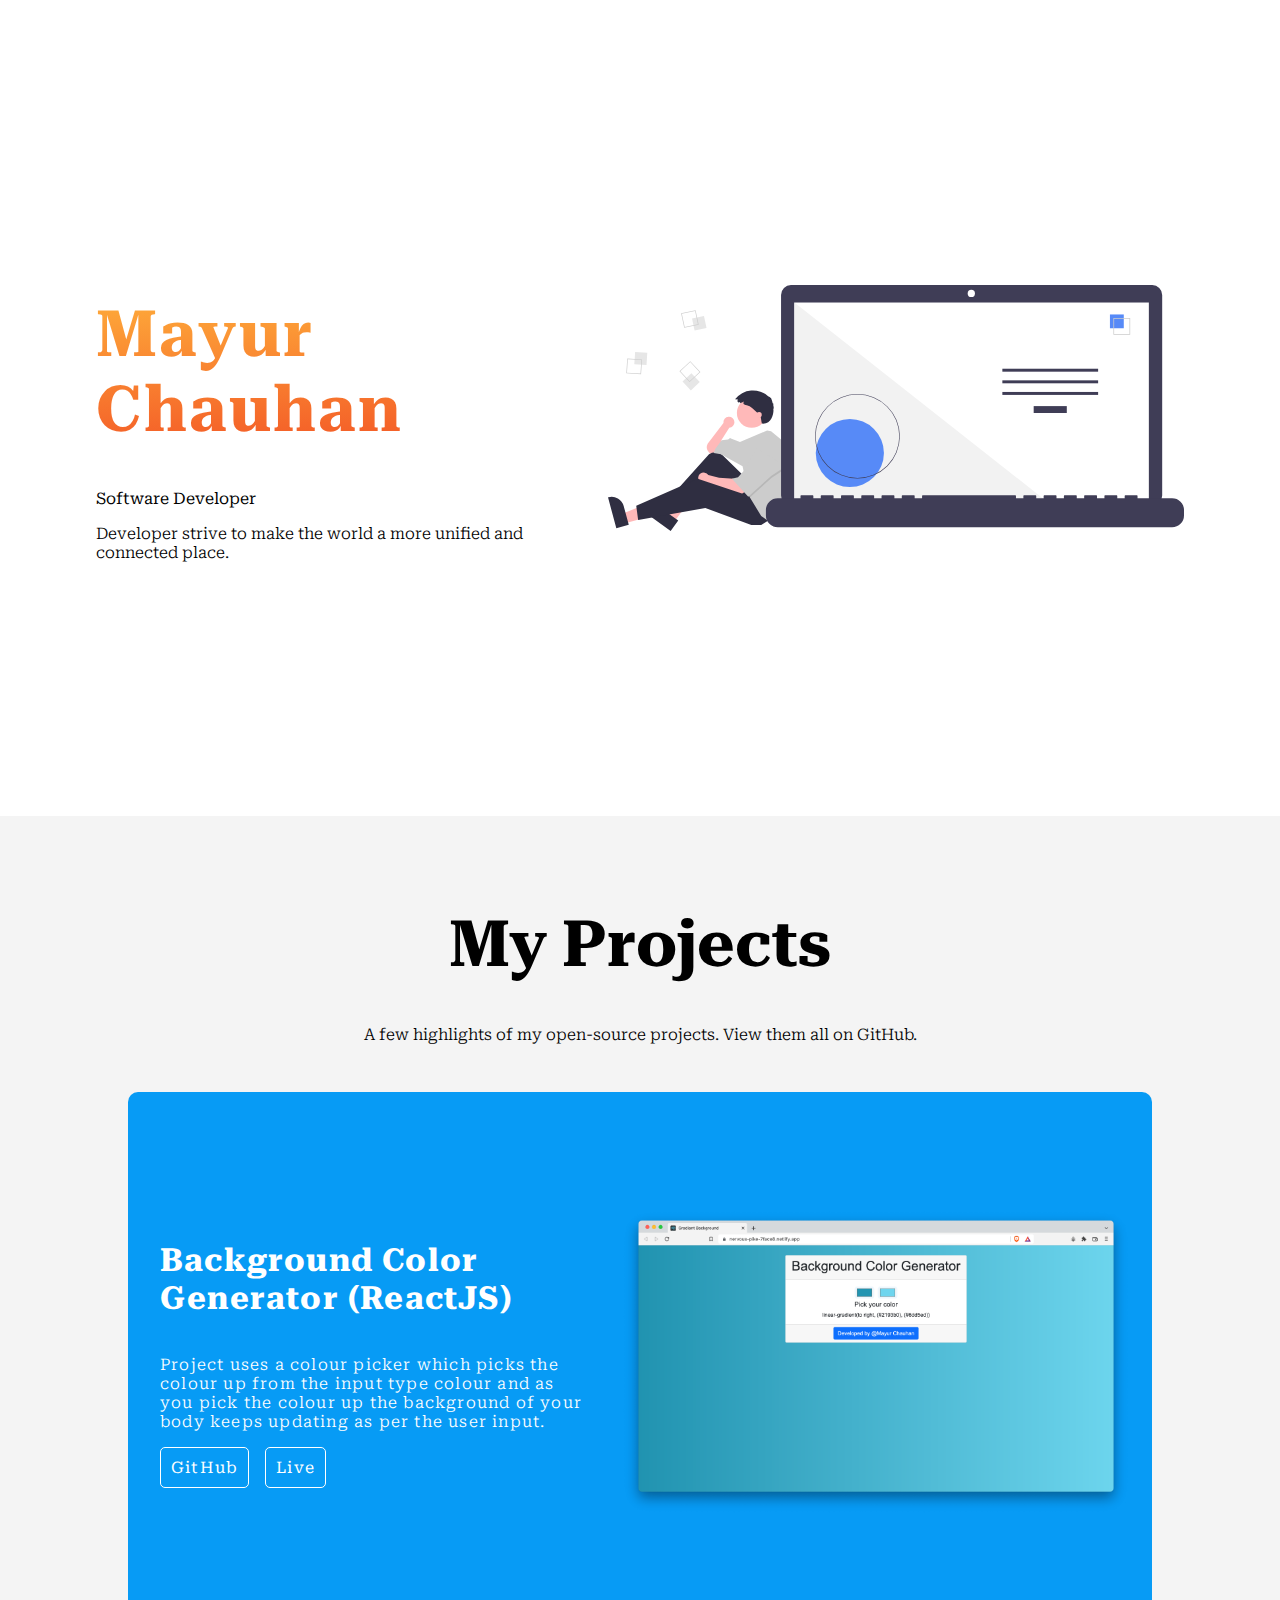
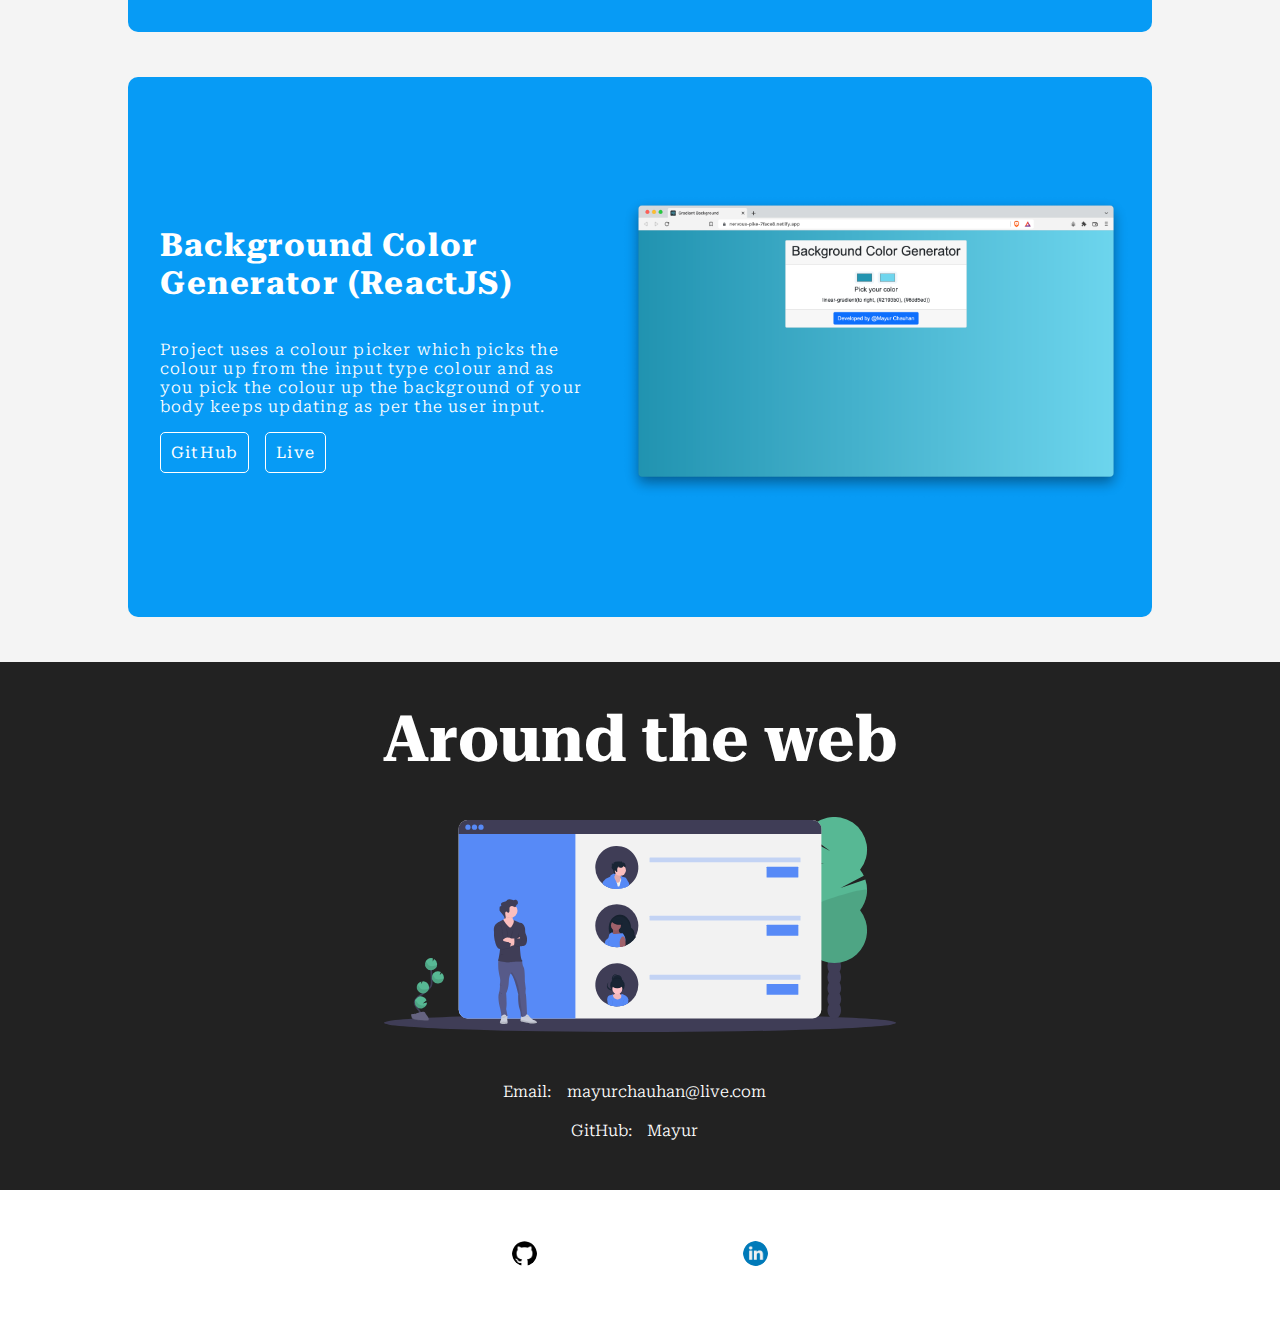
==== index.html @ aa481775 "bug fiexd in link container" ====
<html lang="en">
  <head>
    <meta charset="UTF-8" />
    <meta http-equiv="X-UA-Compatible" content="IE=edge" />
    <meta name="viewport" content="width=device-width, initial-scale=1.0" />
    <link
      href="https://cdn.jsdelivr.net/npm/bootstrap@5.1.3/dist/css/bootstrap.min.css"
      rel="stylesheet"
      integrity="sha384-1BmE4kWBq78iYhFldvKuhfTAU6auU8tT94WrHftjDbrCEXSU1oBoqyl2QvZ6jIW3"
      crossorigin="anonymous"
    />
    <link rel="preconnect" href="https://fonts.googleapis.com" />
    <link rel="preconnect" href="https://fonts.gstatic.com" crossorigin />
    <link
      href="https://fonts.googleapis.com/css2?family=Roboto+Serif&display=swap"
      rel="stylesheet"
    />
    <link rel="icon" href="./Image/Potfolio_image.png" />
    <link
      rel="stylesheet"
      href="https://cdnjs.cloudflare.com/ajax/libs/animate.css/4.1.1/animate.min.css"
    />
    <link rel="stylesheet" href="index.css" />
    <title>Portfolio</title>
  </head>
  <body>
    <!-- Header Container -->
    <div class="container-fliud main-container center-align">
      <div class="main-text">
        <h1 class="display-1 wipe-ani">Mayur Chauhan</h1>
        <figcaption class="blockquote-footer">Software Developer</figcaption>
        <p class="lead">
          Developer strive to make the world a more unified and connected place.
        </p>
      </div>
      <div>
        <img class="header-img" src="./Image/image1.svg" alt="Image" />
      </div>
    </div>
    <!-- Project Container -->
    <div class="container-fliud middle-container center-align">
      <div class="project-header">
        <h1 class="display-1">My Projects</h1>
        <p class="lead">
          A few highlights of my open-source projects. View them all on GitHub.
        </p>
      </div>
      <!-- 1st Project -->
      <div class="project-container pulse">
        <div class="project-details">
          <h1 class="projects-header">Background Color Generator (ReactJS)</h1>
          <p class="lead">
            Project uses a colour picker which picks the colour up from the
            input type colour and as you pick the colour up the background of
            your body keeps updating as per the user input.
          </p>

          <div class="project-btn-container">
            <div class="project-btn">
              <a
                href="https://github.com/mayurchauhan91/Background-Generator-React.git"
                target="_blank"
                >GitHub</a
              >
            </div>
            <div class="project-btn">
              <a href="https://nervous-pike-7face8.netlify.app/" target="_blank"
                >Live</a
              >
            </div>
          </div>
        </div>
        <div>
          <img
            class="project-img"
            src="Image/Project1.png"
            alt="Project Image"
          />
        </div>
      </div>
      <!-- 2nd Project -->
      <div class="project-container pulse">
        <div class="project-details">
          <h1 class="projects-header">Background Color Generator (ReactJS)</h1>
          <p class="lead">
            Project uses a colour picker which picks the colour up from the
            input type colour and as you pick the colour up the background of
            your body keeps updating as per the user input.
          </p>

          <div class="project-btn-container">
            <div class="project-btn">
              <a
                href="https://github.com/mayurchauhan91/Background-Generator-React.git"
                target="_blank"
                >GitHub</a
              >
            </div>
            <div class="project-btn">
              <a href="https://nervous-pike-7face8.netlify.app/" target="_blank"
                >Live</a
              >
            </div>
          </div>
        </div>
        <div>
          <img
            class="project-img"
            src="Image/Project1.png"
            alt="Project Image"
          />
        </div>
      </div>
    </div>
    <!-- Contact Me Container -->
    <div class="container-fliud contact-me-containter center-align">
      <div>
        <h1 class="display-1 contact-detail">Around the web</h1>
      </div>
      <div>
        <img
          class="contact-img"
          src="Image/contact.svg"
          alt="Contact Me Image"
        />
      </div>
      <!-- Contact Details -->
      <div class="link-container">
        <p class="lead link-information">
          Email:
          <a
            class="link-style"
            href="mailto:mayurchauhan@live.com"
            target="_blank"
          >
            <span class="link-details">mayurchauhan@live.com</span>
          </a>
        </p>
        <p class="lead link-information">
          GitHub:
          <a
            class="link-style"
            href="https://github.com/mayurchauhan91"
            target="_blank"
          >
            <span class="link-details">Mayur</span>
          </a>
        </p>
      </div>
    </div>
    <div class="footer">
      <a href="https://github.com/mayurchauhan91" target="_blank">
        <img class="footer-img" src="Image/github-logo.png" />
      </a>
      <a
        href="https://www.linkedin.com/in/mayur-chauhan-9b9470194/"
        target="_blank"
      >
        <img class="footer-img" src="Image/linkedin.png" />
      </a>
    </div>
  </body>
</html>
---- index.css ----
body {
  margin: 0;
  text-align: center;
  font-family: "Roboto Serif", sans-serif;
}

figcaption p {
  font-family: Verdana, Geneva, Tahoma, sans-serif;
}
p {
  margin-bottom: 0px;
}
.container-fliud {
  padding: 0;
  max-width: auto;
}
.center-align {
  display: flex;
  align-items: center;
  justify-content: center;
}
.wipe-ani {
  letter-spacing: 2px;
  font-weight: 200;
  color: #f35626;
  background-image: -webkit-linear-gradient(92deg, #f35626, #feab3a);
  -webkit-background-clip: text;
  -webkit-text-fill-color: transparent;
  -webkit-animation: hue 10s infinite linear;
}
@-webkit-keyframes hue {
  from {
    -webkit-filter: hue-rotate(0deg);
  }
  to {
    -webkit-filter: hue-rotate(-360deg);
  }
}

.main-container {
  height: 80vh;
  min-height: fit-content;
  padding: 3rem 0;
}

.main-text {
  width: 30vw;
  text-align: left;
}
.display-1,
.project-header {
  font-weight: bold;
  font-size: 5rem;
}
.blockquote-footer {
  font-size: 1rem;
}
.lead {
  font-size: 1.25rem;
  font-weight: 300;
}
.header-img {
  width: 40vw;
}
.middle-container {
  background-color: #e0dfdf57;
  min-height: fit-content;
  flex-direction: column;
}
.project-header {
  padding: 48px 16px;
}
.project-container {
  display: flex;
  padding: 1rem 0;
  background-color: #079bf5;
  border: 0px solid #53575f2f;
  border-radius: 10px;
  margin-bottom: 5vh;
  color: white;
}
.project-details {
  width: 40vw;
  display: flex;
  flex-direction: column;
  text-align: left;
  padding: 2rem;
  letter-spacing: 1.2px;
  justify-content: center;
}
.project-btn-container {
  display: flex;
}
.project-btn {
  color: white;
  margin: 1rem 1rem 1rem 0rem;
  padding: 10px;
  border-radius: 5px;
  border: 1px solid white;
}
.project-btn a {
  text-decoration: none;
  color: white;
}
.project-btn:hover {
  background-color: rgba(255, 255, 255, 0.322);
  cursor: pointer;
}
.project-img {
  width: 30vw;
  margin: 20px 20px 20px 0px;
  border: 1 solid white;
}
.contact-me-containter {
  display: flex;
  flex-direction: column;
  background-color: rgb(34, 34, 34);
  color: white;
  padding: 0 0;
}
.contact-detail {
  margin: 40px 0;
}
.contact-img {
  width: 40vw;
}
.link-container {
  display: flex;
  flex-direction: column;
  text-align: center;
  margin: 40px 0;
}
.link-information {
  margin: 10px;
}
.link-style {
  text-decoration: none;
  color: white;
  padding: 0.5rem 0.7rem;
}
.link-style:hover {
  border: 2px dashed white;
  color: #578af7;
  background-color: rgb(37, 37, 37);
}
.footer {
  height: 12vh;
  width: 20vw;
  display: flex;
  align-items: center;
  justify-content: space-between;
  margin: 10px auto;
  max-width: auto;
}
.footer-img {
  width: 25px;
  height: 25px;
  border-radius: 50%;
  cursor: pointer;
  animation: pulse 2s infinite;
}
@-webkit-keyframes footer-img {
  0% {
    -webkit-box-shadow: 0 0 0 0 #578af76b;
  }
  70% {
    -webkit-box-shadow: 0 0 0 20px rgba(204, 169, 44, 0);
  }
  100% {
    -webkit-box-shadow: 0 0 0 0 rgba(204, 169, 44, 0);
  }
}
@keyframes footer-img {
  0% {
    -moz-box-shadow: 0 0 0 0 #578af76b;
    box-shadow: 0 0 0 0 #578af76b;
  }
  70% {
    -moz-box-shadow: 0 0 0 10px rgba(204, 169, 44, 0);
    box-shadow: 0 0 0 10px rgba(204, 169, 44, 0);
  }
  100% {
    -moz-box-shadow: 0 0 0 0 rgba(204, 169, 44, 0);
    box-shadow: 0 0 0 0 rgba(204, 169, 44, 0);
  }
}
.pulse {
  animation: pulse 2s infinite;
}
@-webkit-keyframes pulse {
  0% {
    -webkit-box-shadow: 0 0 0 0 #079bf5;
  }
  70% {
    -webkit-box-shadow: 0 0 0 20px rgba(204, 169, 44, 0);
  }
  100% {
    -webkit-box-shadow: 0 0 0 0 rgba(204, 169, 44, 0);
  }
}
@keyframes pulse {
  0% {
    -moz-box-shadow: 0 0 0 0 #079bf5;
    box-shadow: 0 0 0 0 #079bf5;
  }
  70% {
    -moz-box-shadow: 0 0 0 10px rgba(204, 169, 44, 0);
    box-shadow: 0 0 0 10px rgba(204, 169, 44, 0);
  }
  100% {
    -moz-box-shadow: 0 0 0 0 rgba(204, 169, 44, 0);
    box-shadow: 0 0 0 0 rgba(204, 169, 44, 0);
  }
}
@media only screen and (min-width: 800px) and (max-width: 959px) {
  body {
    width: auto;
  }
  .main-container {
    height: fit-content;
  }
  .main-text .project-header {
    width: 70vmin;
    text-align: center;
  }
  .display-1 {
    font-size: 3rem;
  }
  .blockquote-footer {
    font-size: 0.5rem;
  }
  .lead,
  .project-btn {
    font-size: 0.75rem;
  }
  .lead {
    margin: 0;
    line-height: 1.4rem;
  }
  .header-img {
    width: 50vw;
    padding: 1rem;
  }
  .project-container {
    flex-direction: column;
    align-items: center;
    margin: 0 5vh 5vh;
  }
  .project-details {
    width: 90vw;
    text-align: center;
    align-items: center;
    padding: 1rem;
  }
  .projects-header {
    font-size: 2rem;
  }
  .project-img,
  .contact-img {
    width: 60%;
  }
  .center-align {
    flex-wrap: wrap;
  }
  .link-information {
    margin: 10px;
  }
  .footer {
    width: 30vw;
  }
}
@media only screen and (min-width: 960px) and (max-width: 1439px) {
  body {
    width: auto;
    height: fit-content;
  }
  .center-align {
    flex-wrap: wrap;
  }
  .main-text {
    width: 40vw;
  }
  .display-1 {
    font-size: 4rem;
  }
  .lead {
    font-size: 1rem;
  }
  .header-img {
    width: 45vw;
  }
  .project-container {
    width: 80%;
  }
  .projects-header {
    font-size: 2rem;
  }
  .project-details {
    width: 50vw;
  }
  .project-img {
    width: 40vw;
    margin: 100px 20px 100px 0;
  }
  .link-information {
    margin: 10px;
  }
}
@media only screen and (min-width: 400px) and (max-width: 799px) {
  body {
    width: fit-content;
  }
  .main-container {
    height: fit-content;
  }
  .center-align {
    flex-wrap: wrap;
  }
  .main-text {
    width: 70vmin;
    text-align: center;
  }
  .display-1 {
    font-size: 2.5rem;
  }
  .blockquote-footer {
    font-size: 0.5rem;
  }
  .lead,
  .project-btn {
    font-size: 0.75rem;
  }
  .lead {
    margin: 0;
    line-height: 1.4rem;
  }
  .header-img {
    width: 80vw;
    padding: 1rem;
    padding-bottom: 0;
  }
  .project-container {
    flex-direction: column;
    align-items: center;
    margin: 0 5vh 5vh;
  }
  .project-details {
    width: 90vw;
    text-align: center;
    align-items: center;
    padding: 1rem;
  }
  .projects-header {
    font-size: 2rem;
  }
  .project-img,
  .contact-img {
    width: 60%;
  }
  .project-img {
    margin: 0;
  }
  .footer {
    width: 30vw;
  }
}
@media only screen and (max-width: 399px) {
  body {
    width: fit-content;
  }
  .main-container {
    height: fit-content;
  }
  .center-align {
    flex-wrap: wrap;
  }
  .main-text {
    width: 80%;
    text-align: center;
  }
  .display-1 {
    font-size: 2.5rem;
  }
  .blockquote-footer {
    font-size: 0.5rem;
  }
  .lead,
  .project-btn {
    font-size: 0.75rem;
  }
  .lead {
    margin: 0;
    line-height: 1.4rem;
  }
  .header-img {
    width: 80vw;
    padding: 1rem;
    padding-bottom: 0;
  }
  .project-container {
    flex-direction: column;
    align-items: center;
    margin: 0 5vh 5vh;
  }
  .project-details {
    width: 90vw;
    text-align: center;
    align-items: center;
    padding: 1rem;
  }
  .projects-header {
    font-size: 2rem;
  }
  .project-img,
  .contact-img {
    width: 60%;
  }
  .project-img {
    margin: 0;
  }
  .footer {
    width: 30vw;
    height: 10vh;
  }
}
@media only screen and (min-width: 1440px) {
  body {
    width: auto;
  }
  .main-text {
    width: 40vw;
  }
  .project-header {
    font-size: 4rem;
  }
  .header-img img {
    width: 50%;
  }
  .lead {
    font-size: 1.5rem;
  }
  .project-img {
    margin: 68px 20px 68px 0;
  }
  .contact-image {
    max-width: 1200px;
  }
  .contact-me-containter {
    height: fit-content;
  }
}
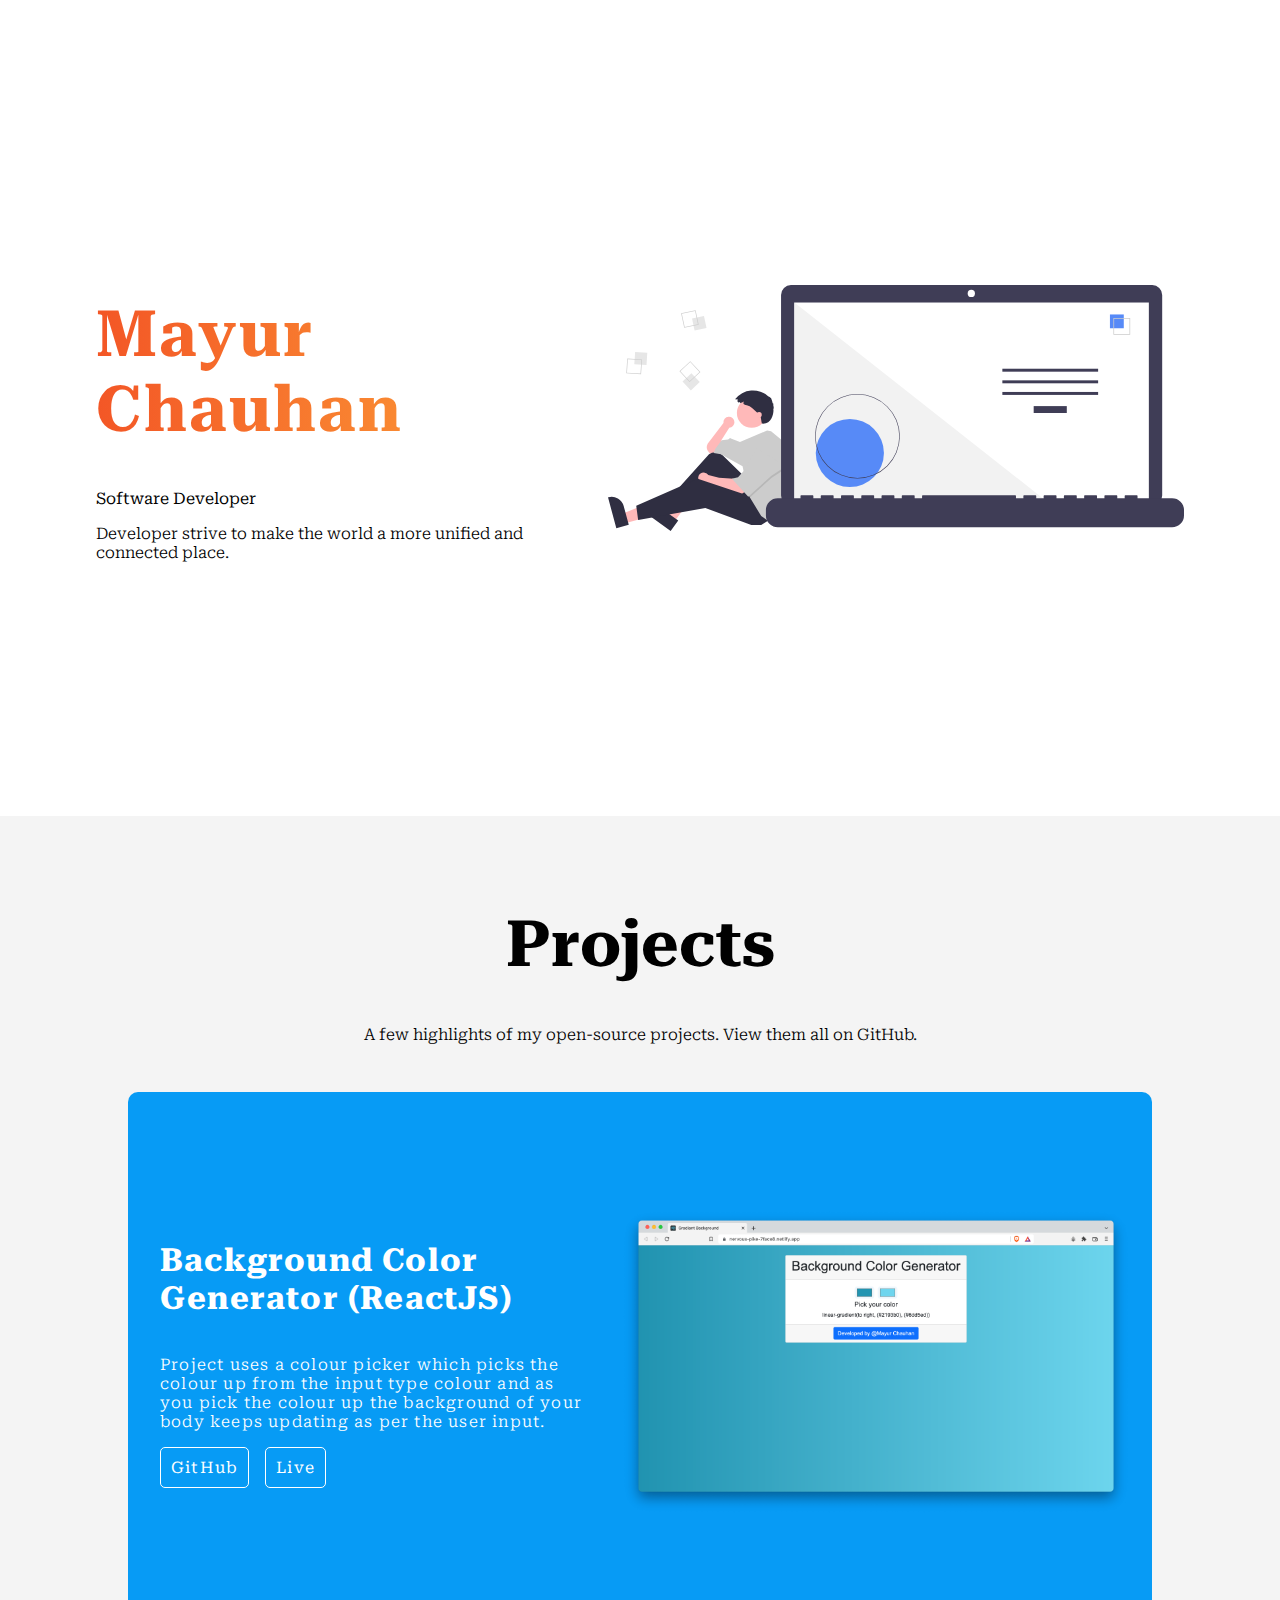
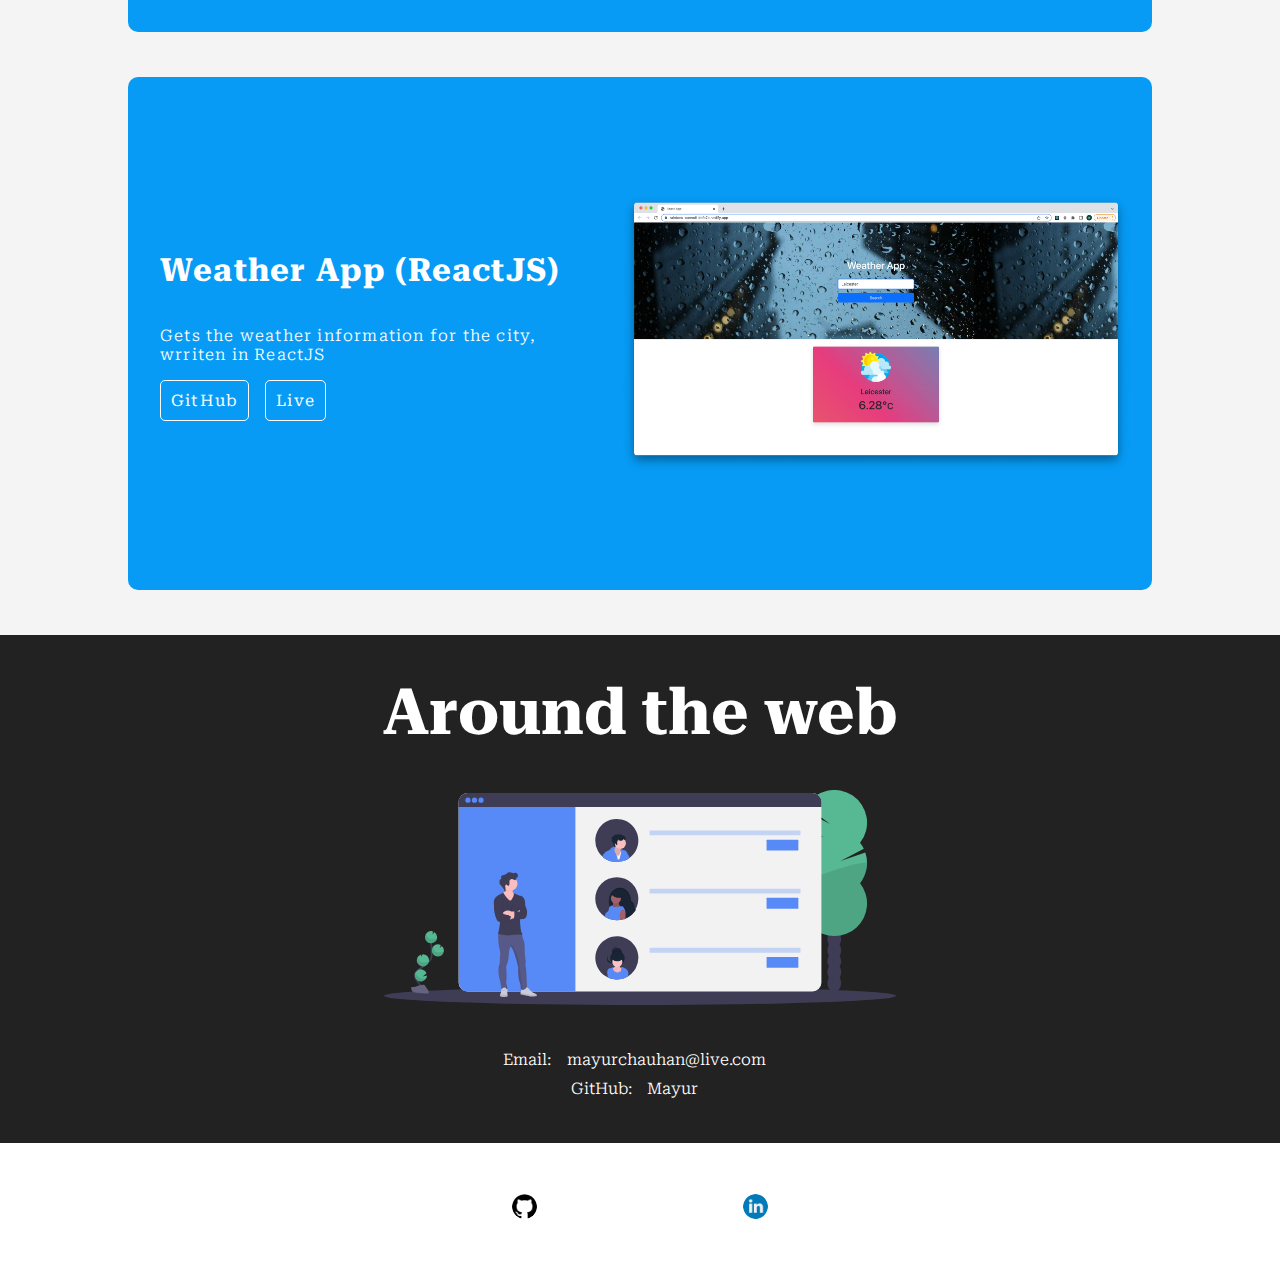
==== commit e1644e96: "2nd project added" ====
--- a/index.html
+++ b/index.html
@@ -40,7 +40,7 @@
     <!-- Project Container -->
     <div class="container-fliud middle-container center-align">
       <div class="project-header">
-        <h1 class="display-1">My Projects</h1>
+        <h1 class="display-1">Projects</h1>
         <p class="lead">
           A few highlights of my open-source projects. View them all on GitHub.
         </p>
@@ -81,23 +81,23 @@
       <!-- 2nd Project -->
       <div class="project-container pulse">
         <div class="project-details">
-          <h1 class="projects-header">Background Color Generator (ReactJS)</h1>
+          <h1 class="projects-header">Weather App (ReactJS)</h1>
           <p class="lead">
-            Project uses a colour picker which picks the colour up from the
-            input type colour and as you pick the colour up the background of
-            your body keeps updating as per the user input.
+            Gets the weather information for the city, wrriten in ReactJS
           </p>
 
           <div class="project-btn-container">
             <div class="project-btn">
               <a
-                href="https://github.com/mayurchauhan91/Background-Generator-React.git"
+                href="https://github.com/mayurchauhan91/Weather-App.git"
                 target="_blank"
                 >GitHub</a
               >
             </div>
             <div class="project-btn">
-              <a href="https://nervous-pike-7face8.netlify.app/" target="_blank"
+              <a
+                href="https://rainbow-cannoli-defc7e.netlify.app/"
+                target="_blank"
                 >Live</a
               >
             </div>
@@ -106,7 +106,7 @@
         <div>
           <img
             class="project-img"
-            src="Image/Project1.png"
+            src="Image/Weather App Image.png"
             alt="Project Image"
           />
         </div>
--- a/index.css
+++ b/index.css
@@ -5,7 +5,7 @@
 }
 
 figcaption p {
-  font-family: Verdana, Geneva, Tahoma, sans-serif;
+  font-family:  sans-serif;
 }
 p {
   margin-bottom: 0px;
@@ -23,17 +23,17 @@
   letter-spacing: 2px;
   font-weight: 200;
   color: #f35626;
-  background-image: -webkit-linear-gradient(92deg, #f35626, #feab3a);
+  background-image: linear-gradient(92deg, #f35626, #feab3a);
   -webkit-background-clip: text;
-  -webkit-text-fill-color: transparent;
-  -webkit-animation: hue 10s infinite linear;
-}
-@-webkit-keyframes hue {
+  color: transparent;
+  animation: hue 10s infinite linear;
+}
+@keyframes hue {
   from {
-    -webkit-filter: hue-rotate(0deg);
+    filter: hue-rotate(0deg);
   }
   to {
-    -webkit-filter: hue-rotate(-360deg);
+    filter: hue-rotate(-360deg);
   }
 }
 
@@ -56,7 +56,7 @@
   font-size: 1rem;
 }
 .lead {
-  font-size: 1.25rem;
+  font-size: 1.2rem;
   font-weight: 300;
 }
 .header-img {
@@ -213,9 +213,6 @@
   }
 }
 @media only screen and (min-width: 800px) and (max-width: 959px) {
-  body {
-    width: auto;
-  }
   .main-container {
     height: fit-content;
   }
@@ -263,17 +260,13 @@
     flex-wrap: wrap;
   }
   .link-information {
-    margin: 10px;
+    margin: 5px;
   }
   .footer {
     width: 30vw;
   }
 }
 @media only screen and (min-width: 960px) and (max-width: 1439px) {
-  body {
-    width: auto;
-    height: fit-content;
-  }
   .center-align {
     flex-wrap: wrap;
   }
@@ -303,7 +296,7 @@
     margin: 100px 20px 100px 0;
   }
   .link-information {
-    margin: 10px;
+    margin: 5px;
   }
 }
 @media only screen and (min-width: 400px) and (max-width: 799px) {
@@ -363,6 +356,9 @@
   .footer {
     width: 30vw;
   }
+  .link-information {
+    margin: 5px;
+  }
 }
 @media only screen and (max-width: 399px) {
   body {
@@ -418,15 +414,15 @@
   .project-img {
     margin: 0;
   }
+  .link-information {
+    margin: 5px;
+  }
   .footer {
     width: 30vw;
     height: 10vh;
   }
 }
 @media only screen and (min-width: 1440px) {
-  body {
-    width: auto;
-  }
   .main-text {
     width: 40vw;
   }
@@ -437,7 +433,7 @@
     width: 50%;
   }
   .lead {
-    font-size: 1.5rem;
+    font-size: 1.2rem;
   }
   .project-img {
     margin: 68px 20px 68px 0;
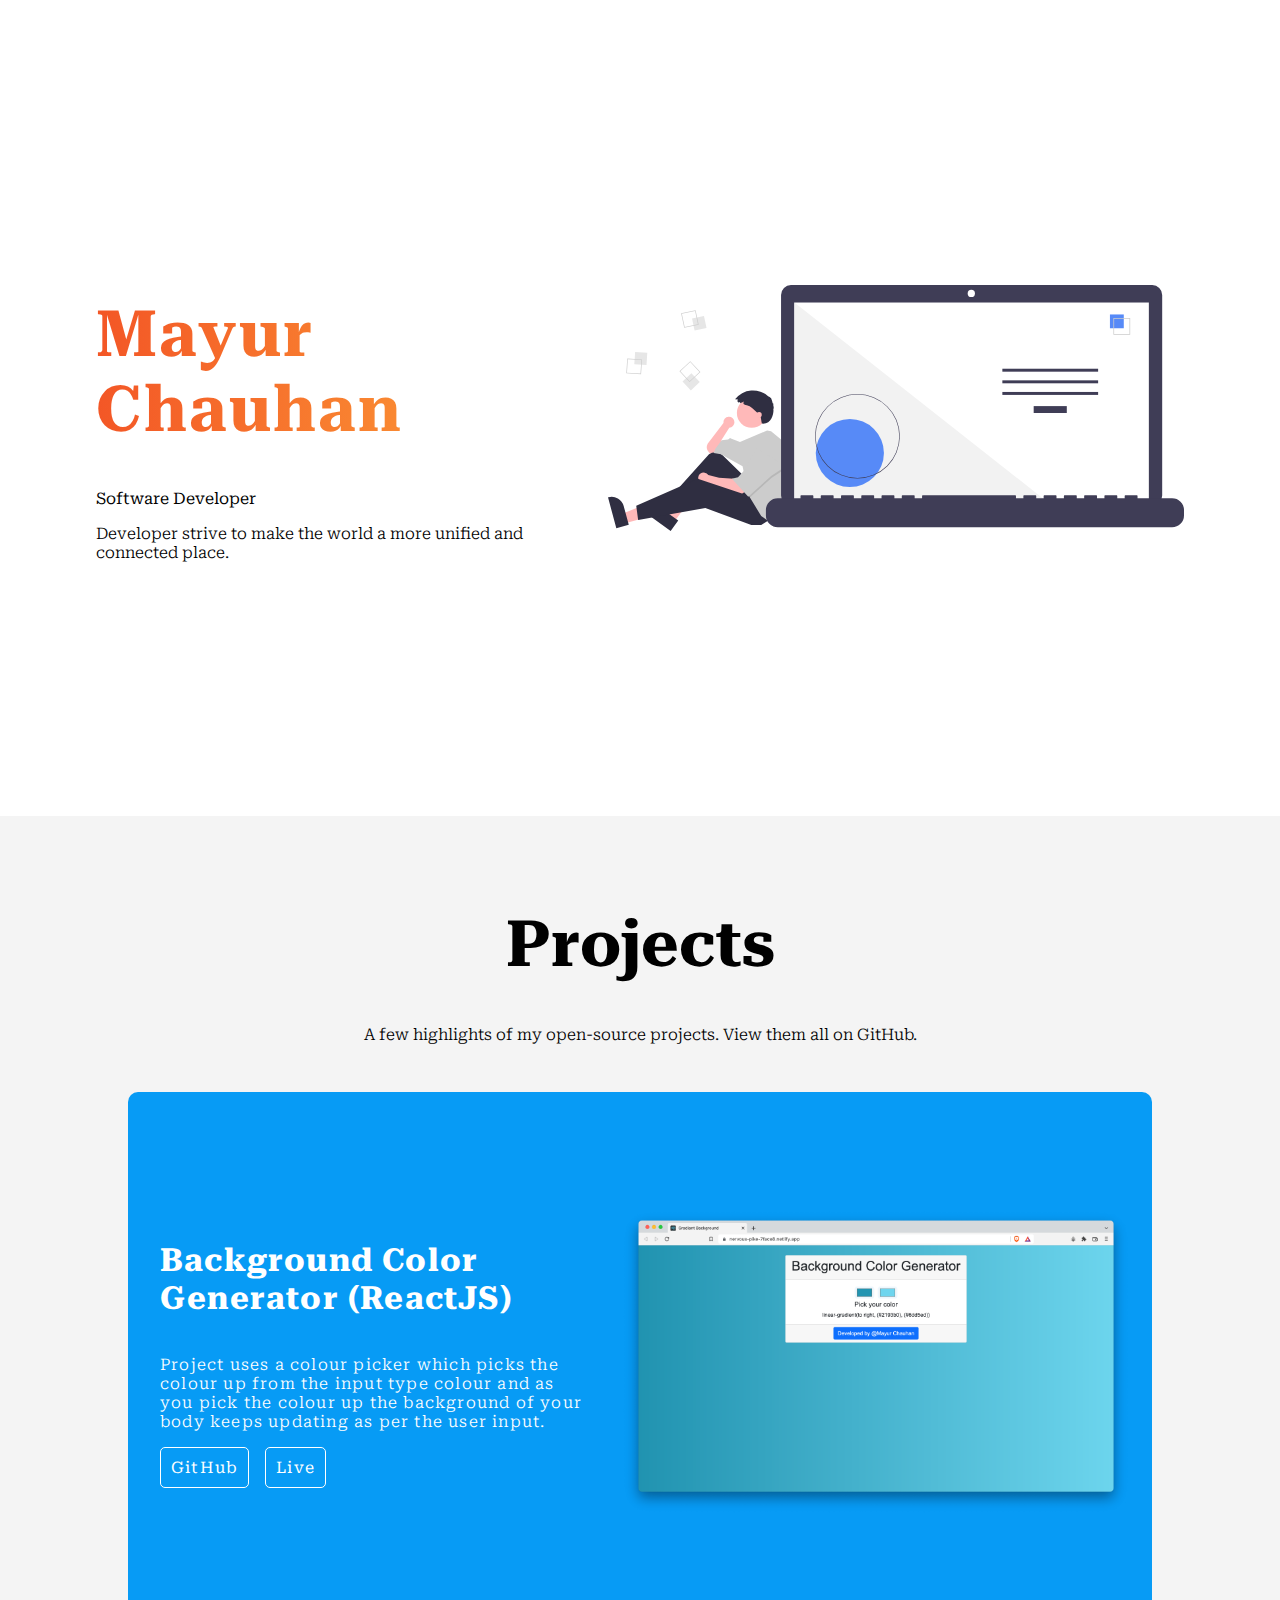
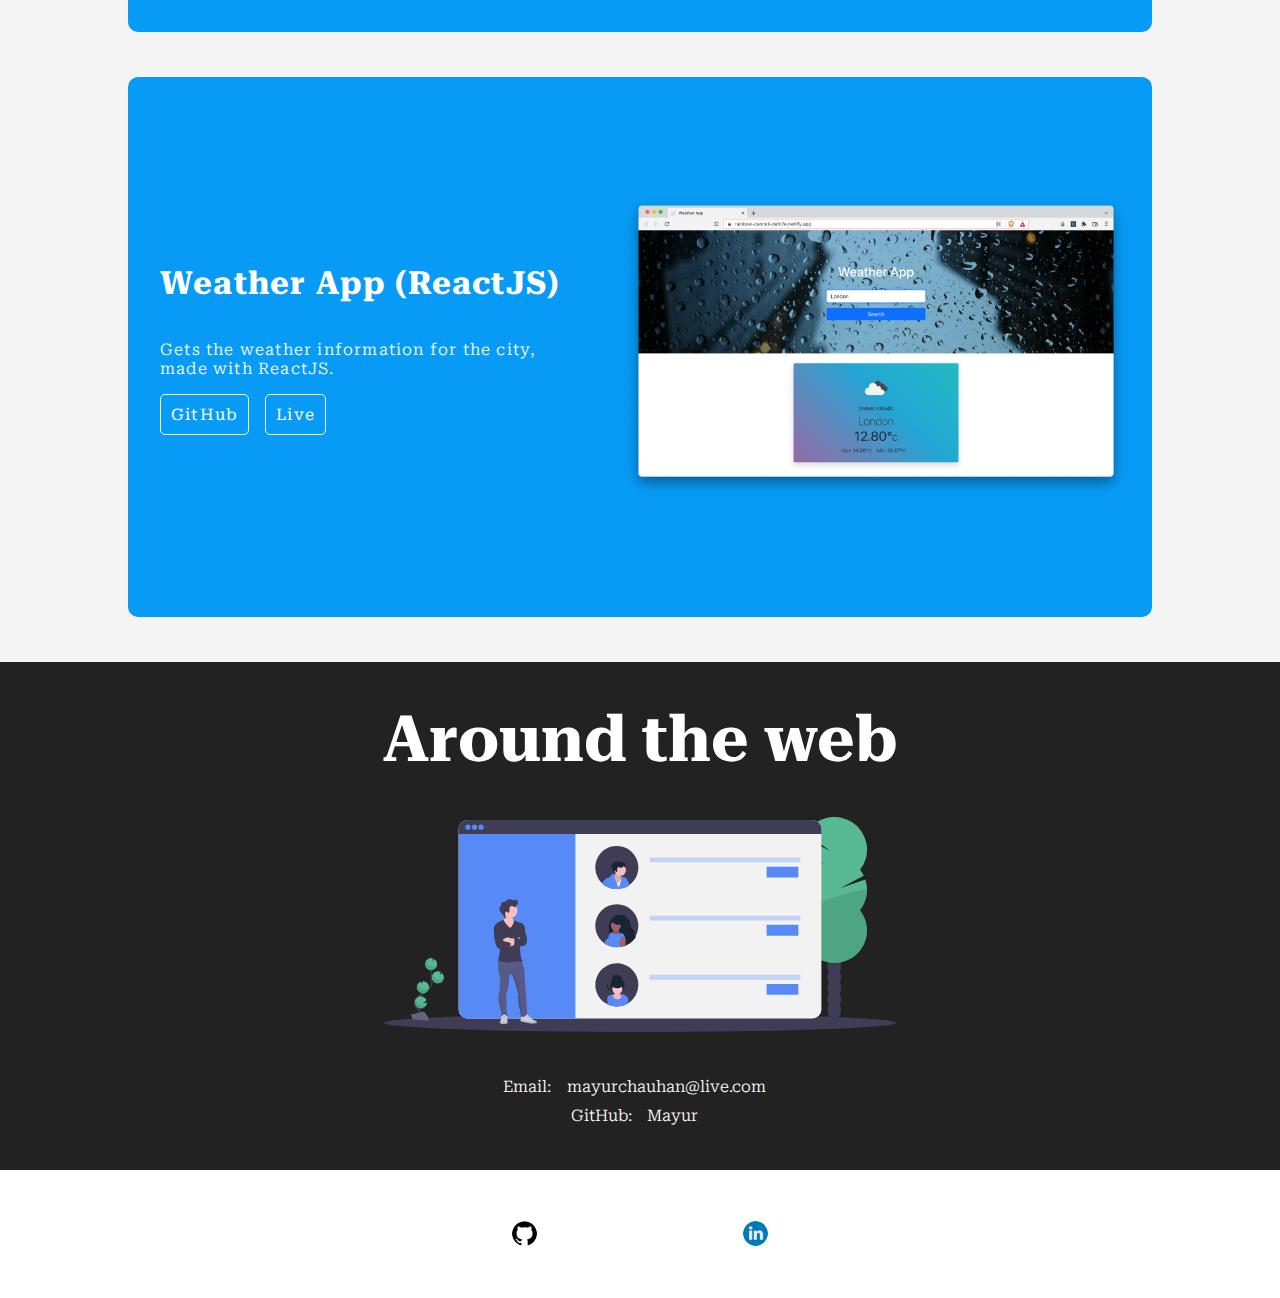
==== commit 04a047b2: "2nd Project image change" ====
--- a/index.html
+++ b/index.html
@@ -83,7 +83,7 @@
         <div class="project-details">
           <h1 class="projects-header">Weather App (ReactJS)</h1>
           <p class="lead">
-            Gets the weather information for the city, wrriten in ReactJS
+            Gets the weather information for the city, made with ReactJS.
           </p>
 
           <div class="project-btn-container">
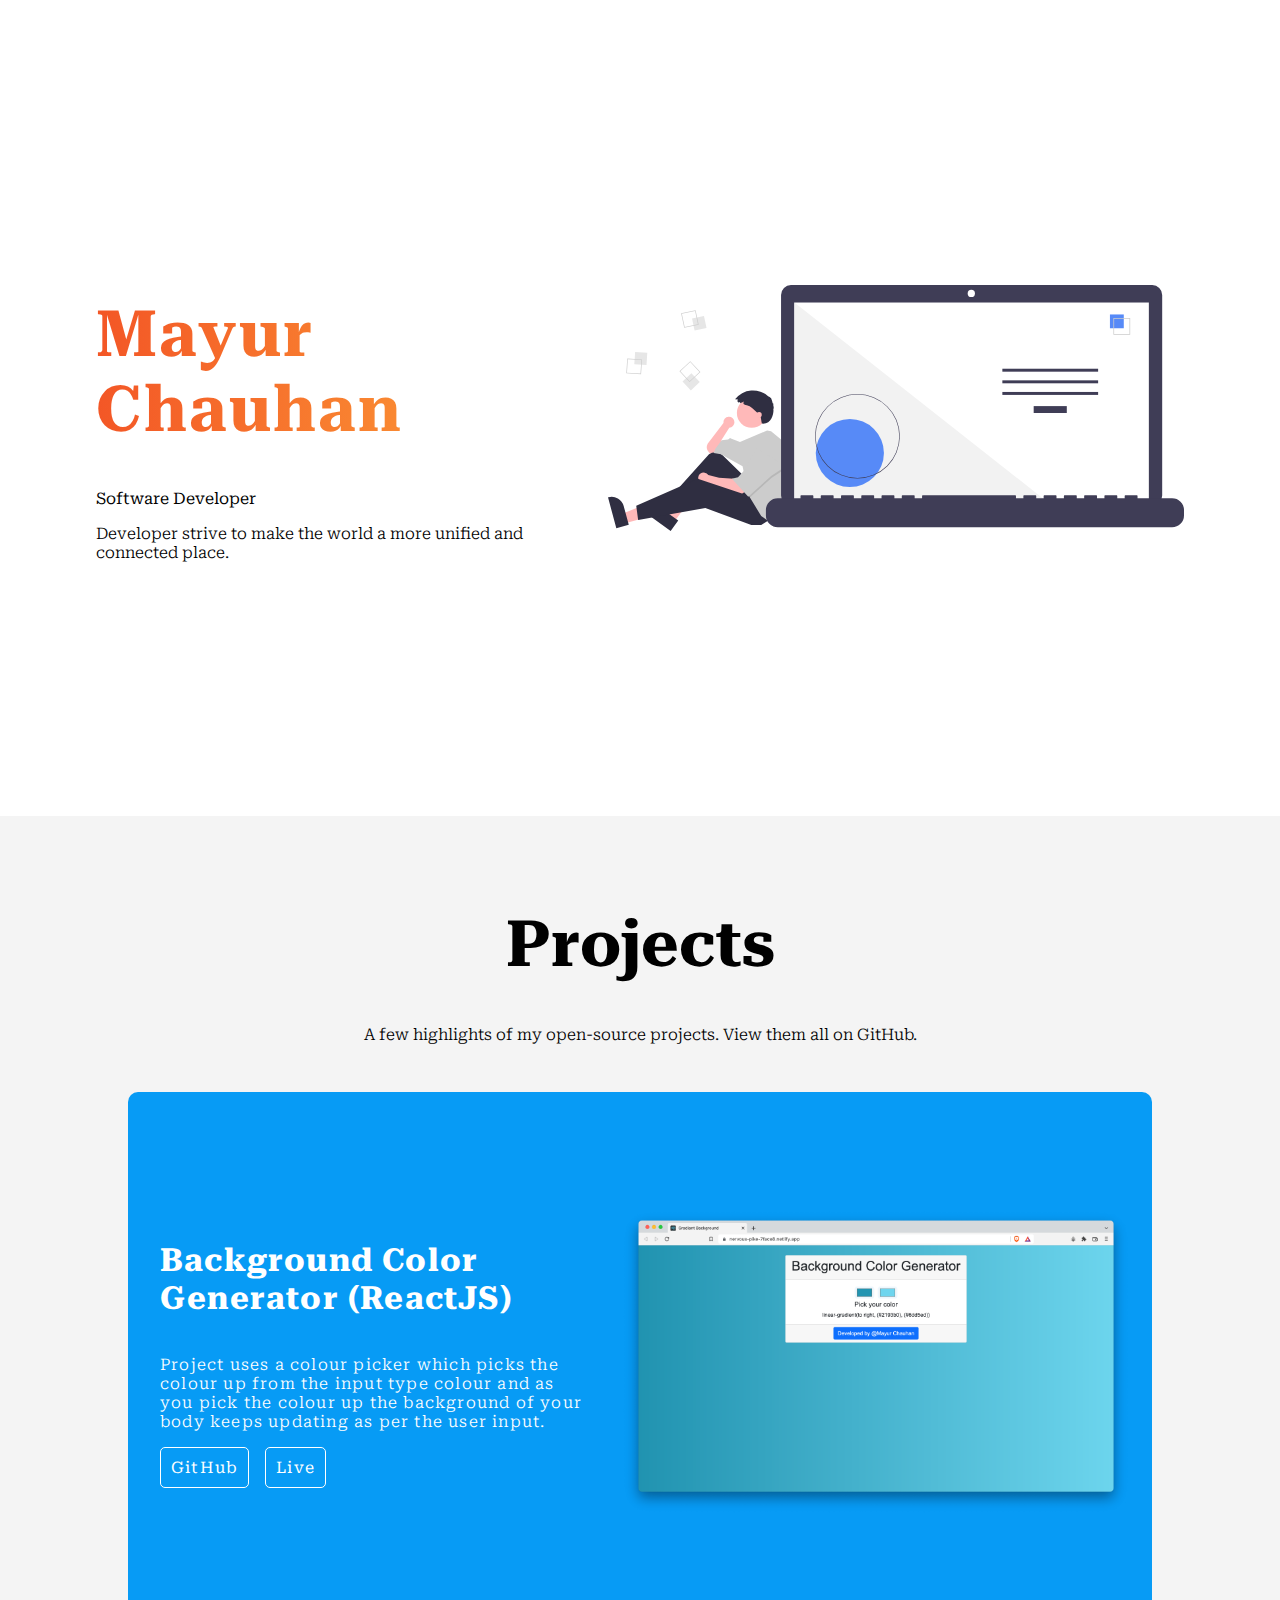
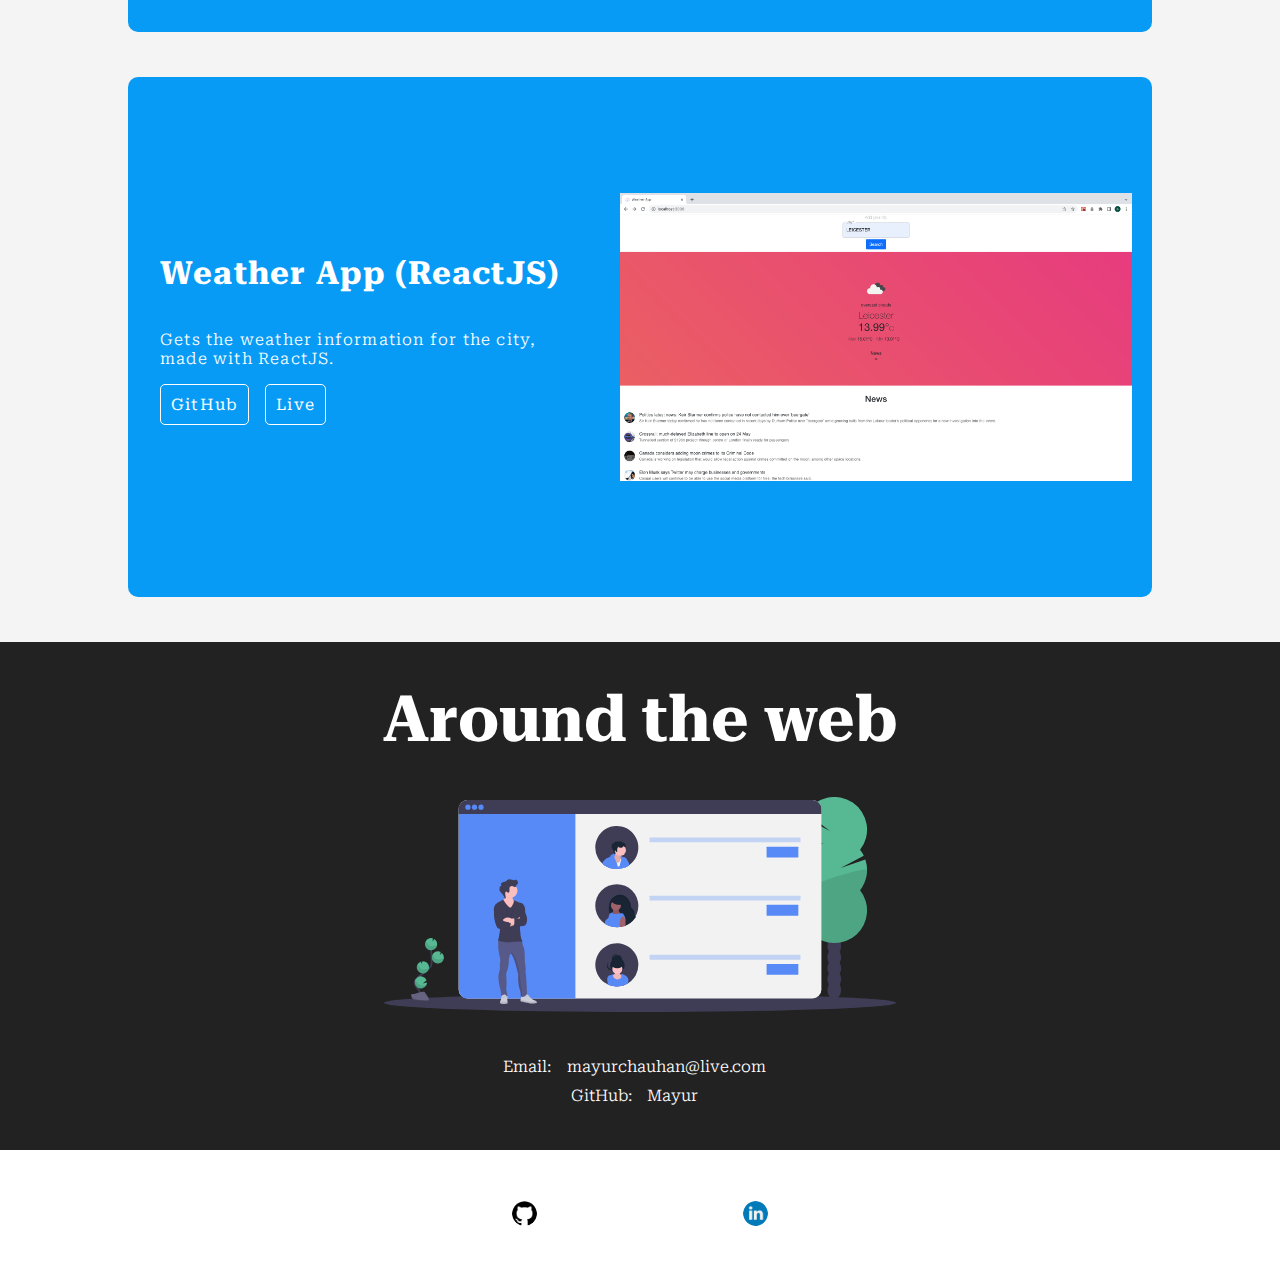
==== commit 0b5bcdd8: "Weather app img  updated" ====
--- a/index.html
+++ b/index.html
@@ -106,7 +106,7 @@
         <div>
           <img
             class="project-img"
-            src="Image/Weather App Image.png"
+            src="Image/Weather App Img.png"
             alt="Project Image"
           />
         </div>
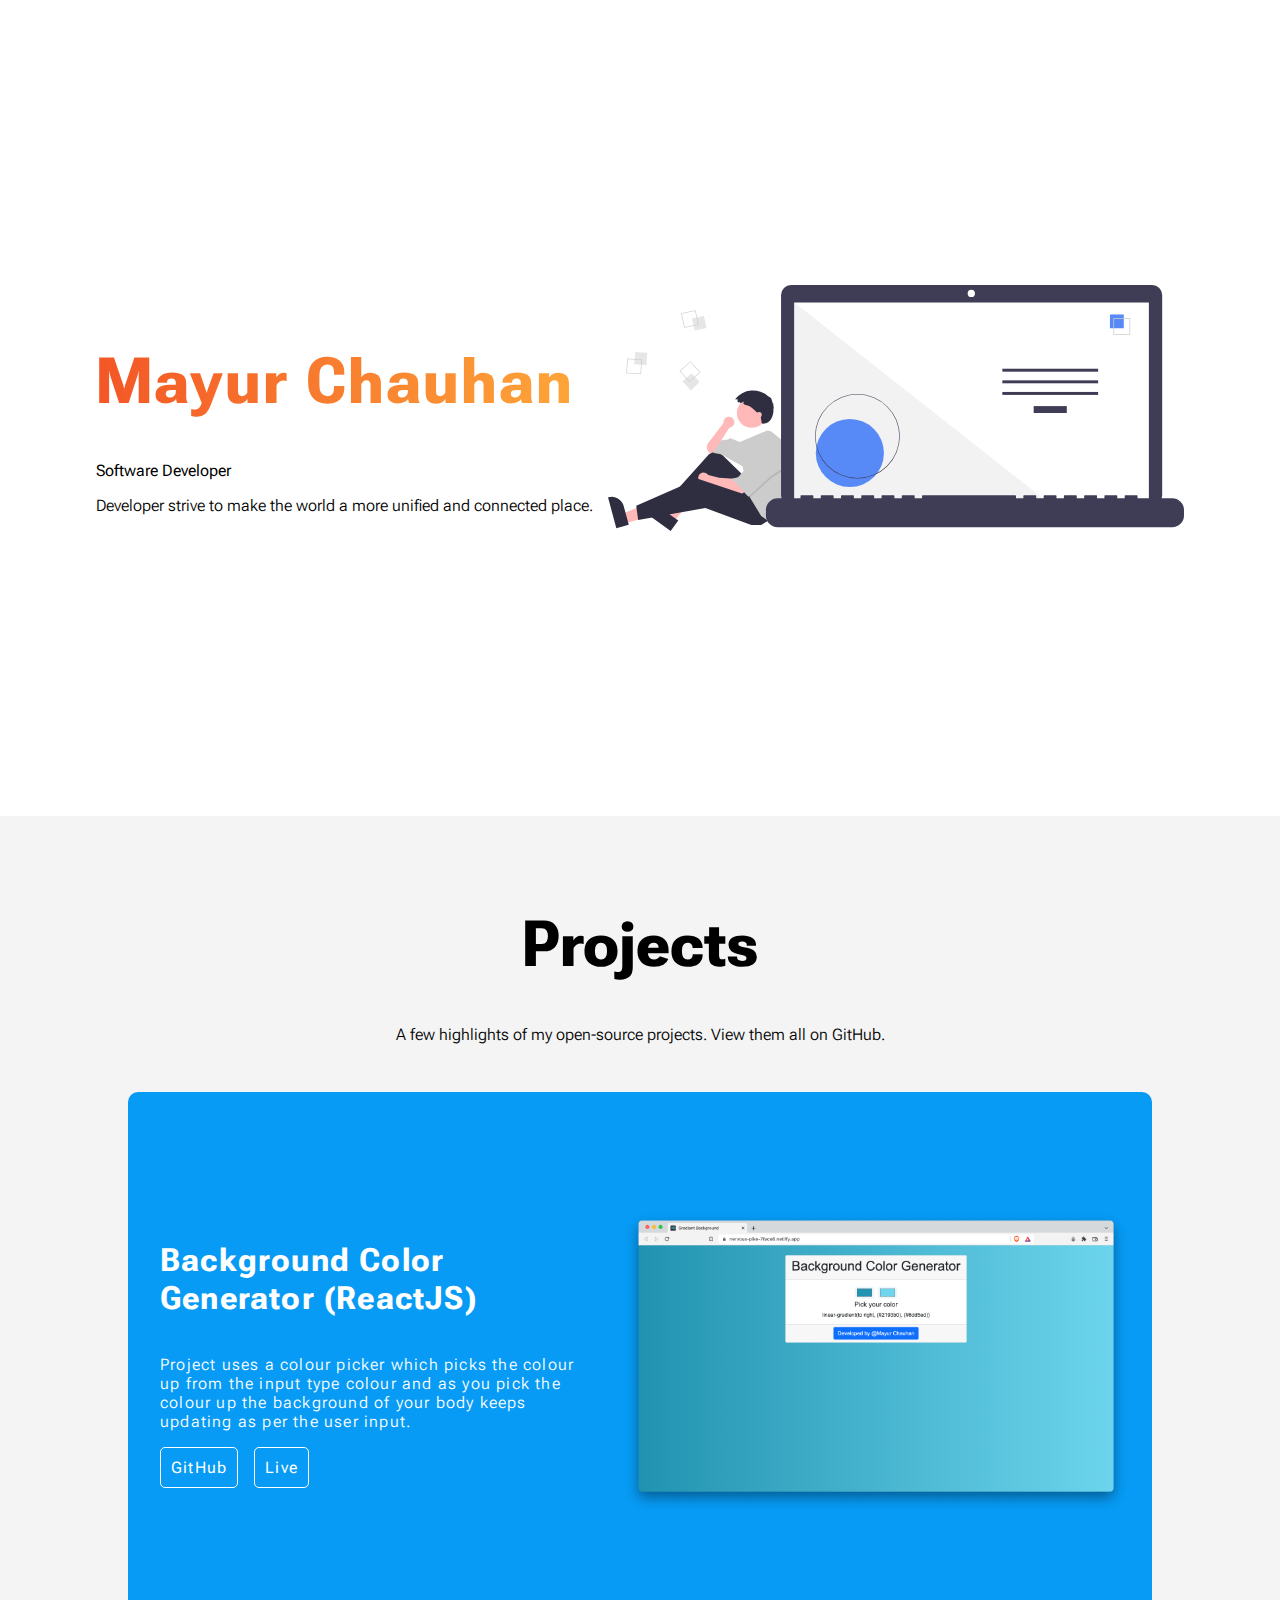
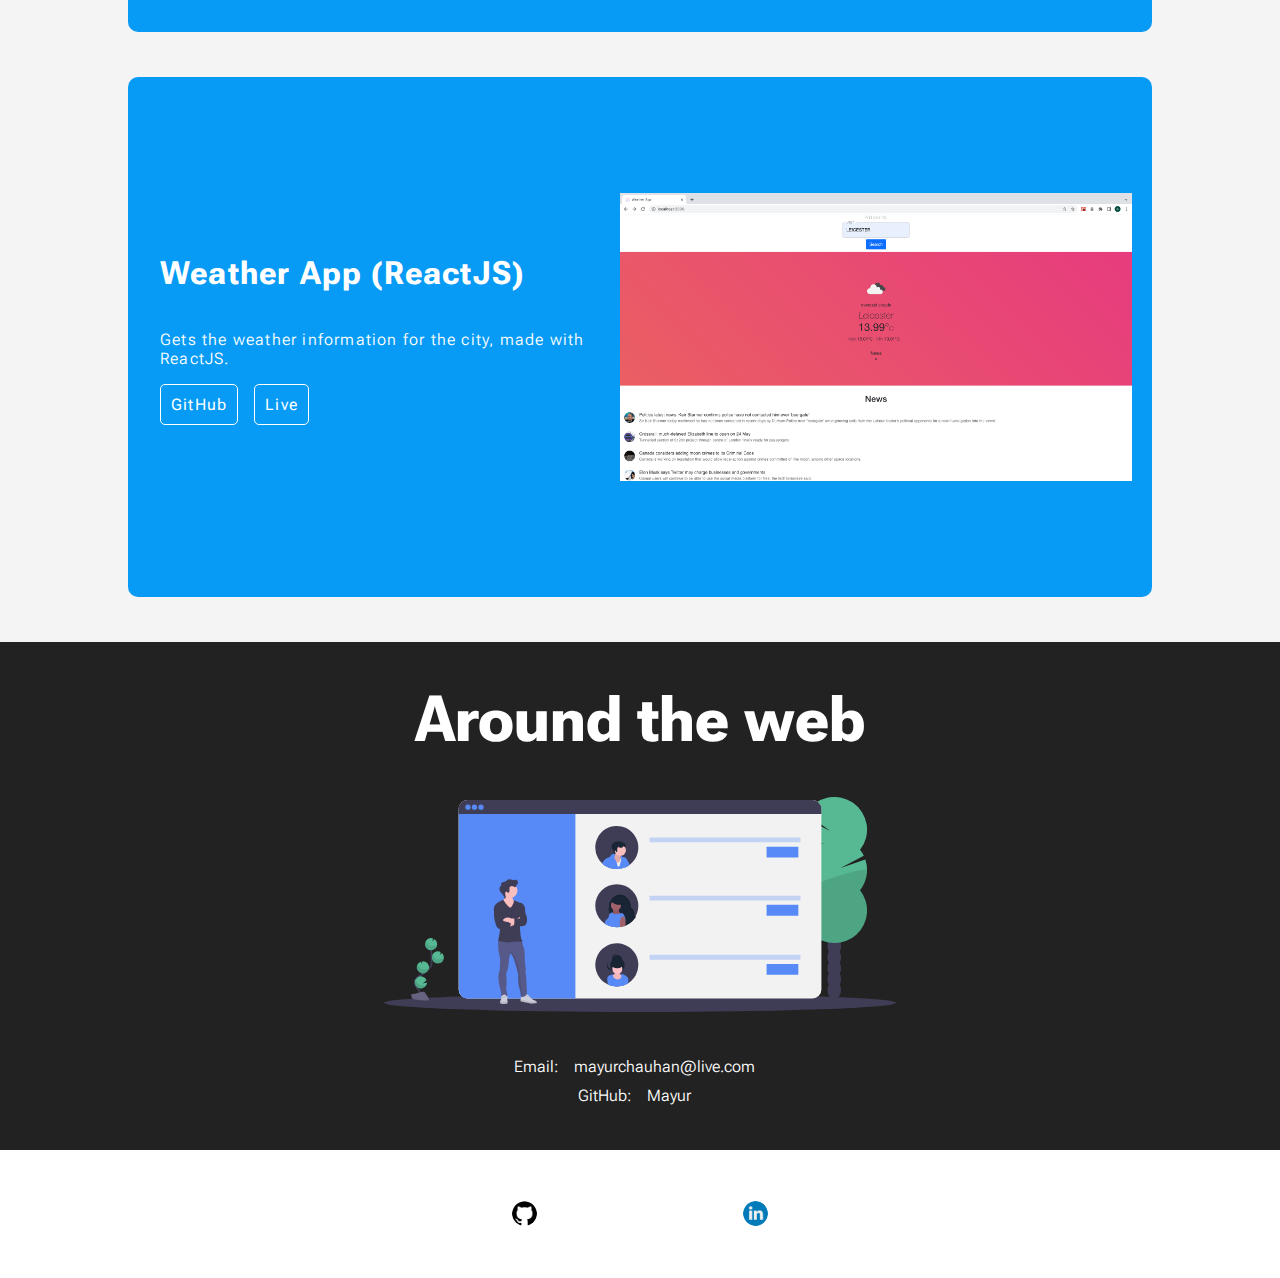
==== commit 108713bf: "font family update" ====
--- a/index.html
+++ b/index.html
@@ -12,7 +12,7 @@
     <link rel="preconnect" href="https://fonts.googleapis.com" />
     <link rel="preconnect" href="https://fonts.gstatic.com" crossorigin />
     <link
-      href="https://fonts.googleapis.com/css2?family=Roboto+Serif&display=swap"
+      href="https://fonts.googleapis.com/css2?family=Roboto+Flex:opsz,wght@8..144,300&display=swap"
       rel="stylesheet"
     />
     <link rel="icon" href="./Image/Potfolio_image.png" />
--- a/index.css
+++ b/index.css
@@ -1,7 +1,7 @@
 body {
   margin: 0;
   text-align: center;
-  font-family: "Roboto Serif", sans-serif;
+  font-family: 'Roboto Flex', sans-serif;
 }
 
 figcaption p {
@@ -21,7 +21,7 @@
 }
 .wipe-ani {
   letter-spacing: 2px;
-  font-weight: 200;
+  font-weight: bold;
   color: #f35626;
   background-image: linear-gradient(92deg, #f35626, #feab3a);
   -webkit-background-clip: text;
@@ -54,6 +54,7 @@
 }
 .blockquote-footer {
   font-size: 1rem;
+  margin-top: 0.5rem;
 }
 .lead {
   font-size: 1.2rem;
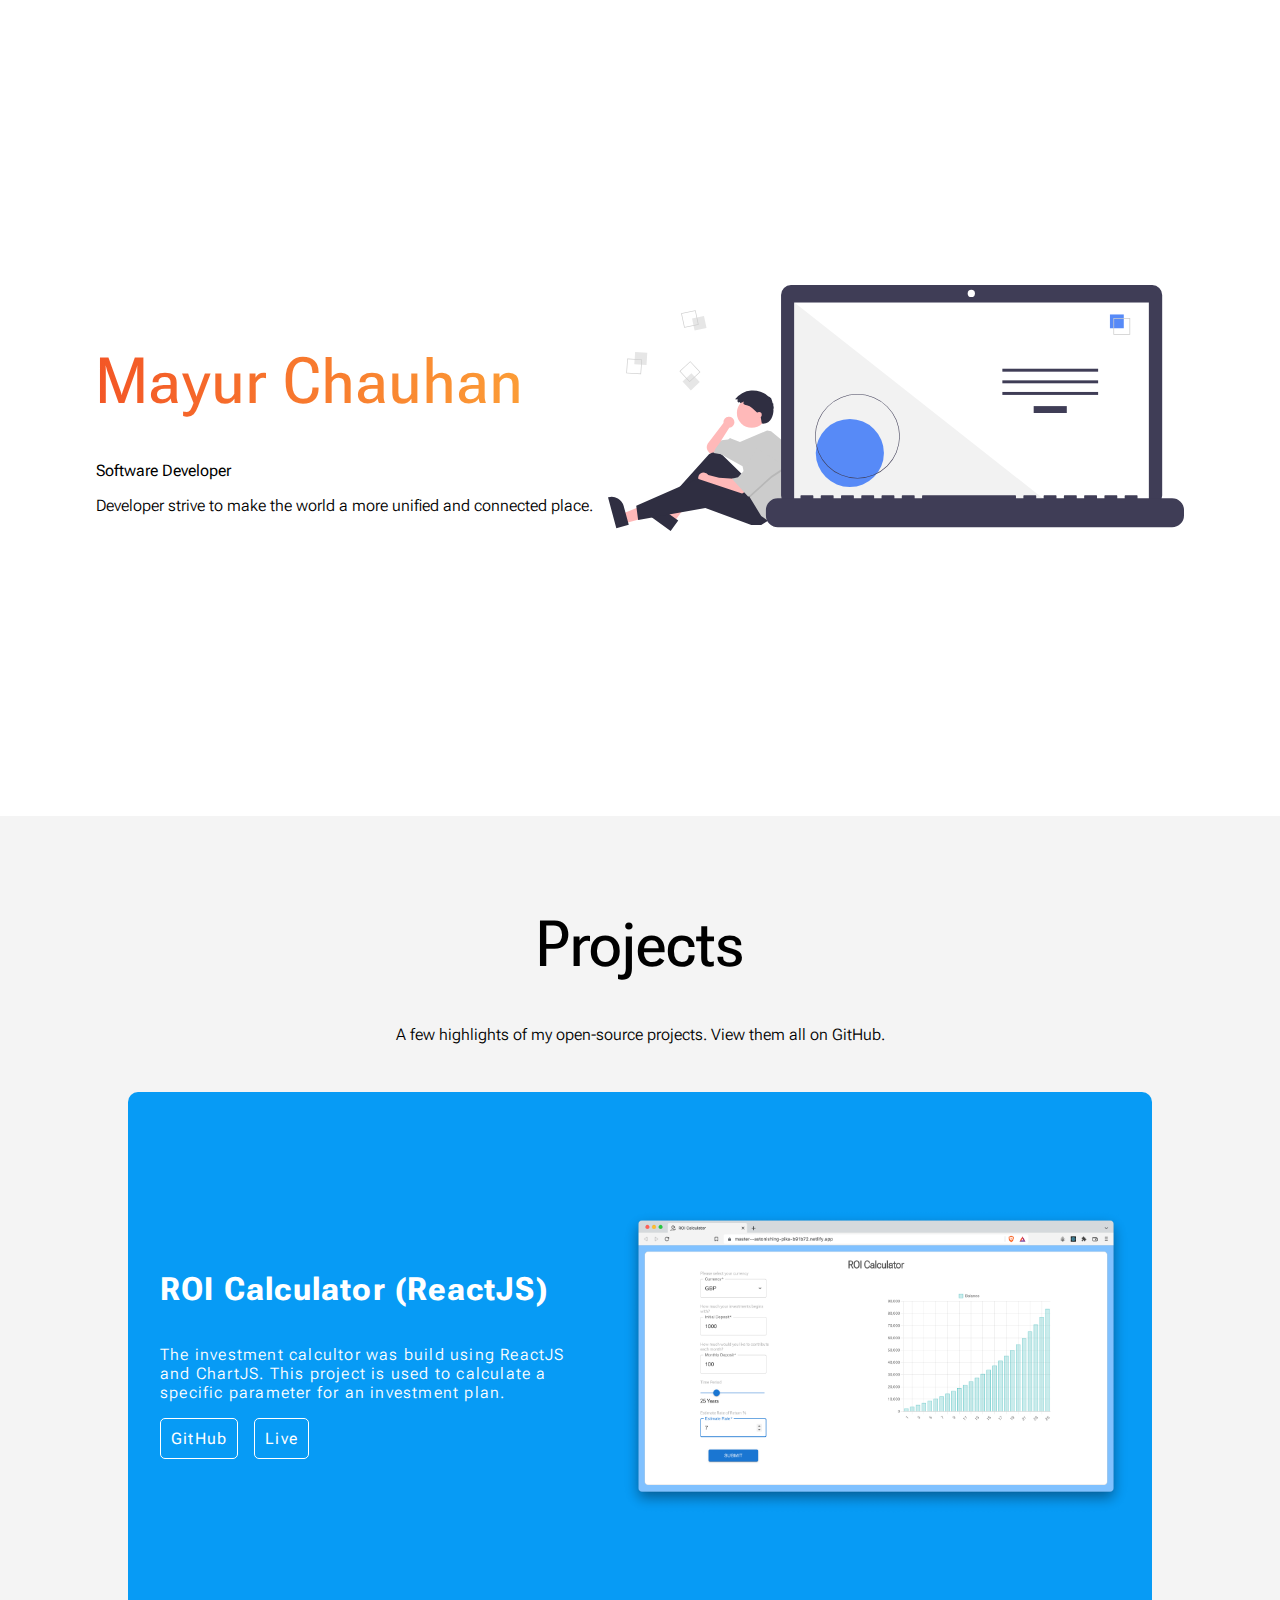
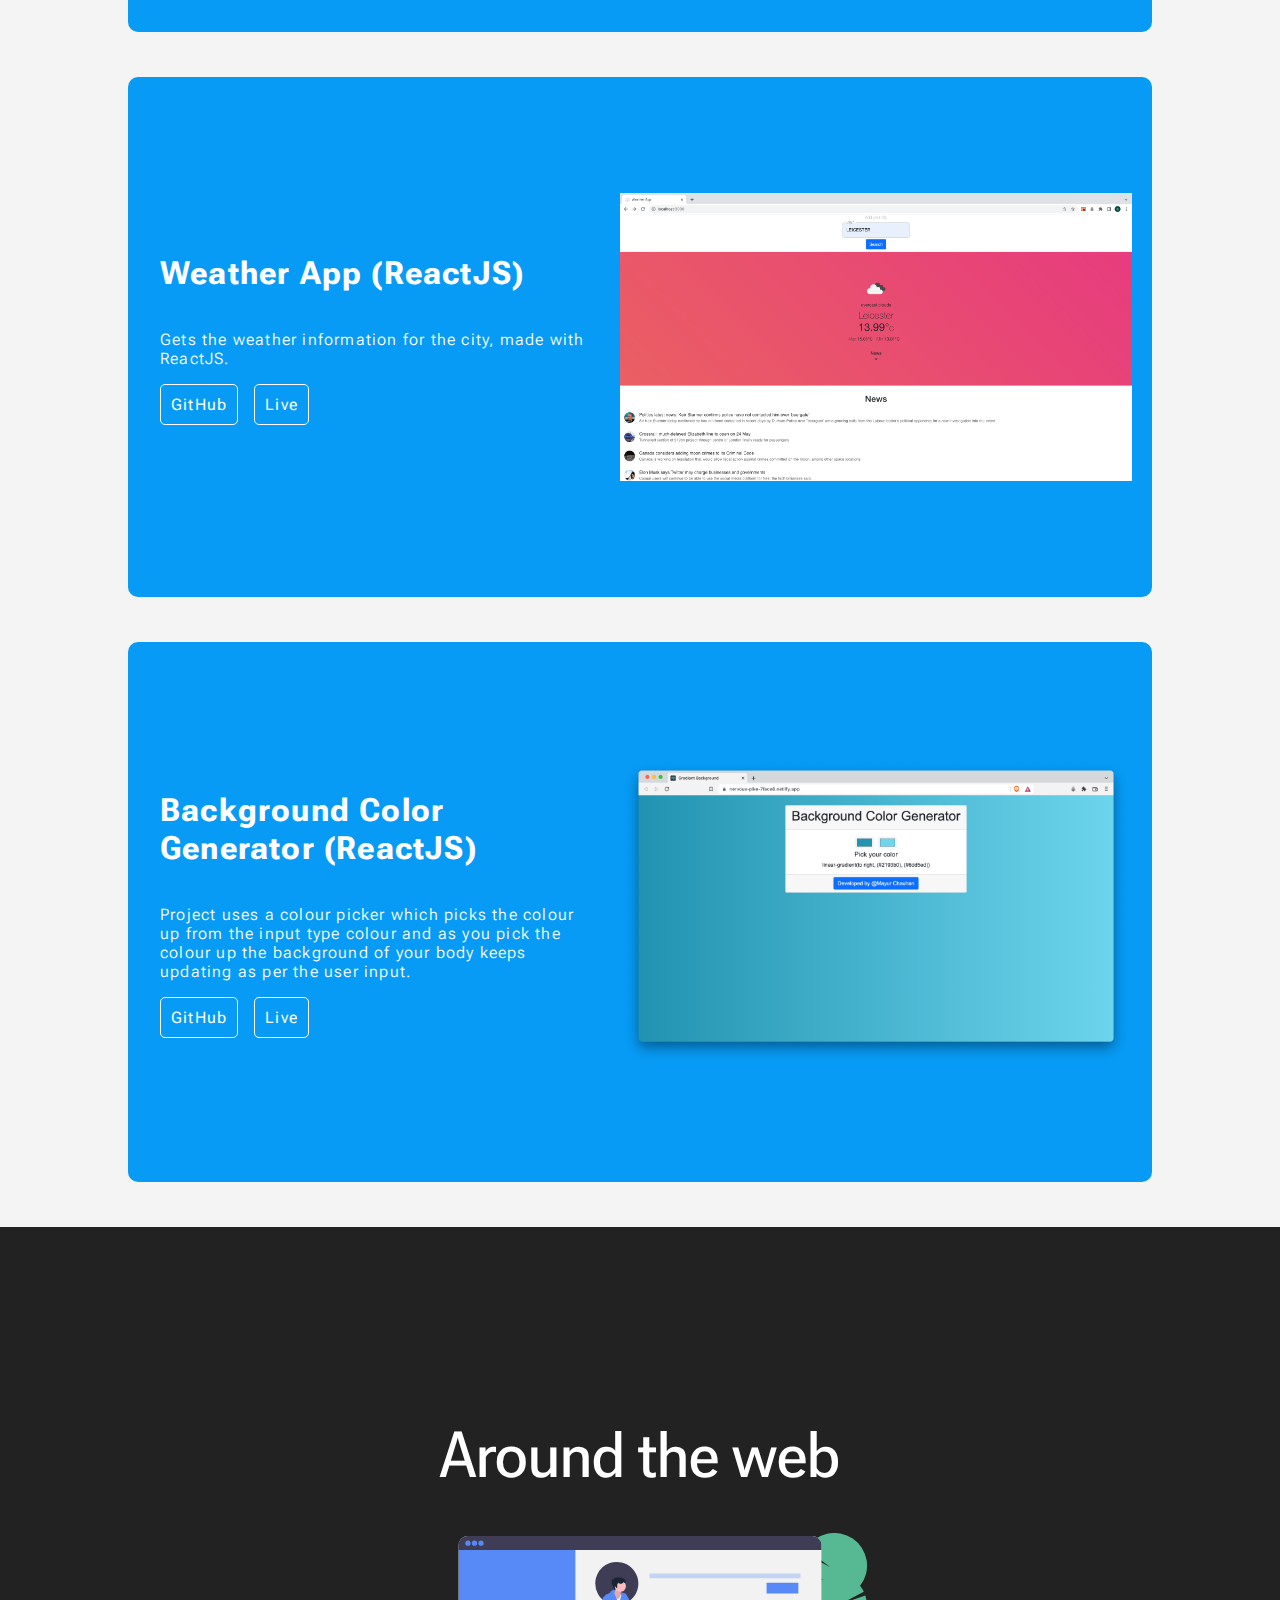
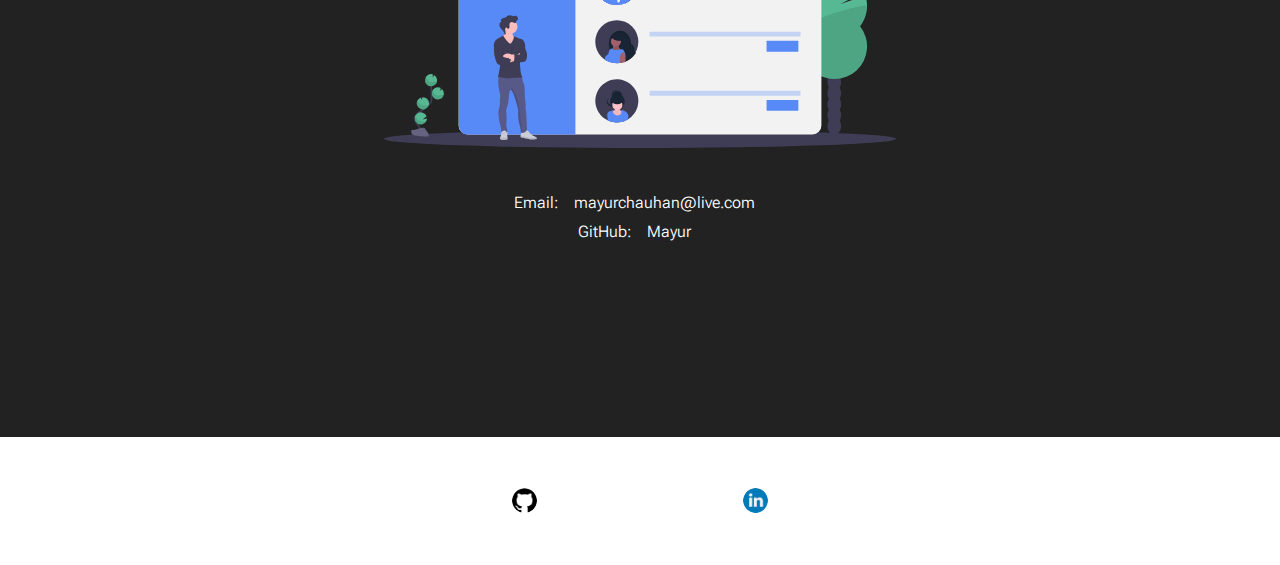
==== commit 3b63197f: "ROI project added to Portfolio" ====
--- a/index.html
+++ b/index.html
@@ -48,23 +48,25 @@
       <!-- 1st Project -->
       <div class="project-container pulse">
         <div class="project-details">
-          <h1 class="projects-header">Background Color Generator (ReactJS)</h1>
+          <h1 class="projects-header">ROI Calculator (ReactJS)</h1>
           <p class="lead">
-            Project uses a colour picker which picks the colour up from the
-            input type colour and as you pick the colour up the background of
-            your body keeps updating as per the user input.
+            The investment calcultor was build using ReactJS and ChartJS. This
+            project is used to calculate a specific parameter for an investment
+            plan.
           </p>
 
           <div class="project-btn-container">
             <div class="project-btn">
               <a
-                href="https://github.com/mayurchauhan91/Background-Generator-React.git"
+                href="https://github.com/mayurchauhan91/ROI-Calculator"
                 target="_blank"
                 >GitHub</a
               >
             </div>
             <div class="project-btn">
-              <a href="https://nervous-pike-7face8.netlify.app/" target="_blank"
+              <a
+                href="https://master--astonishing-pika-b91b72.netlify.app/"
+                target="_blank"
                 >Live</a
               >
             </div>
@@ -73,7 +75,7 @@
         <div>
           <img
             class="project-img"
-            src="Image/Project1.png"
+            src="Image/Project 3.png"
             alt="Project Image"
           />
         </div>
@@ -107,6 +109,39 @@
           <img
             class="project-img"
             src="Image/Weather App Img.png"
+            alt="Project Image"
+          />
+        </div>
+      </div>
+      <!--Project 3-->
+      <div class="project-container pulse">
+        <div class="project-details">
+          <h1 class="projects-header">Background Color Generator (ReactJS)</h1>
+          <p class="lead">
+            Project uses a colour picker which picks the colour up from the
+            input type colour and as you pick the colour up the background of
+            your body keeps updating as per the user input.
+          </p>
+
+          <div class="project-btn-container">
+            <div class="project-btn">
+              <a
+                href="https://github.com/mayurchauhan91/Background-Generator-React.git"
+                target="_blank"
+                >GitHub</a
+              >
+            </div>
+            <div class="project-btn">
+              <a href="https://nervous-pike-7face8.netlify.app/" target="_blank"
+                >Live</a
+              >
+            </div>
+          </div>
+        </div>
+        <div>
+          <img
+            class="project-img"
+            src="Image/Project1.png"
             alt="Project Image"
           />
         </div>
--- a/index.css
+++ b/index.css
@@ -21,7 +21,7 @@
 }
 .wipe-ani {
   letter-spacing: 2px;
-  font-weight: bold;
+  font-weight: 500;
   color: #f35626;
   background-image: linear-gradient(92deg, #f35626, #feab3a);
   -webkit-background-clip: text;
@@ -49,7 +49,7 @@
 }
 .display-1,
 .project-header {
-  font-weight: bold;
+  font-weight: 500;
   font-size: 5rem;
 }
 .blockquote-footer {
@@ -115,6 +115,7 @@
 .contact-me-containter {
   display: flex;
   flex-direction: column;
+  height: 90%;
   background-color: rgb(34, 34, 34);
   color: white;
   padding: 0 0;
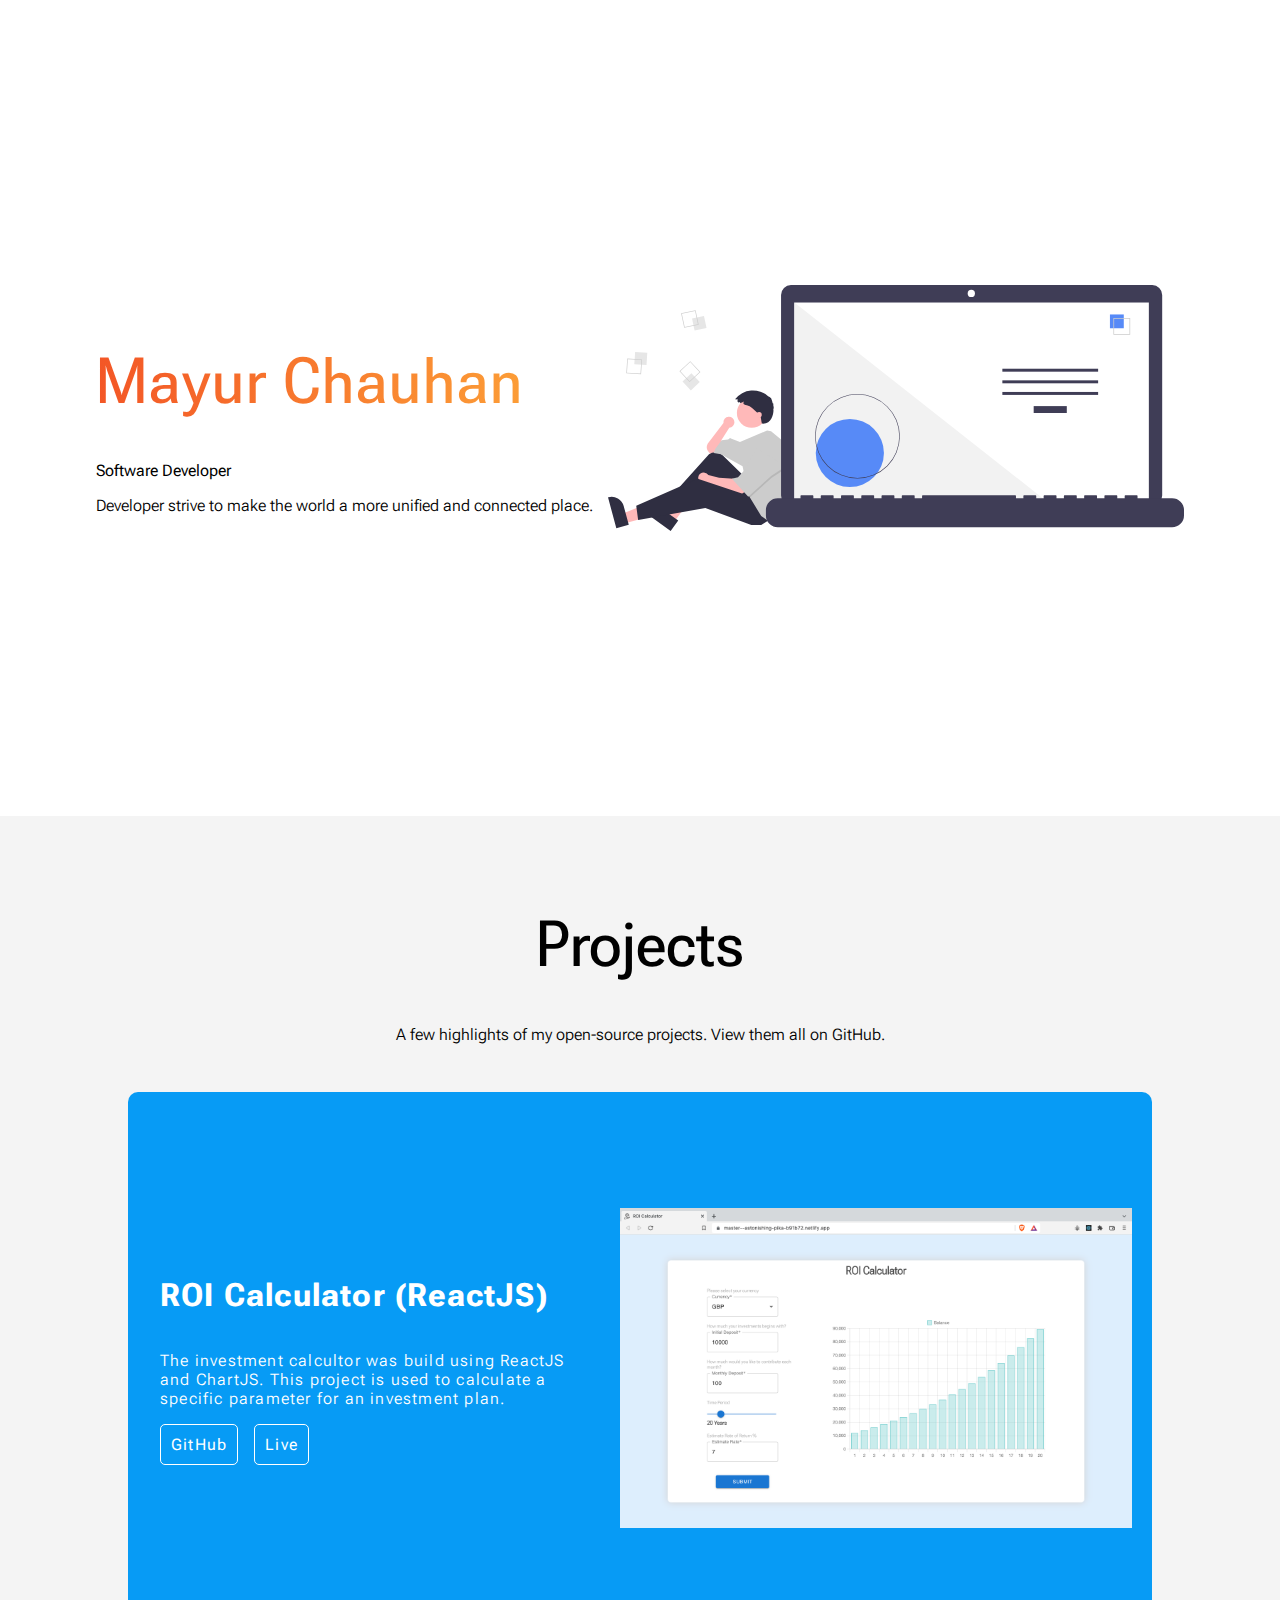
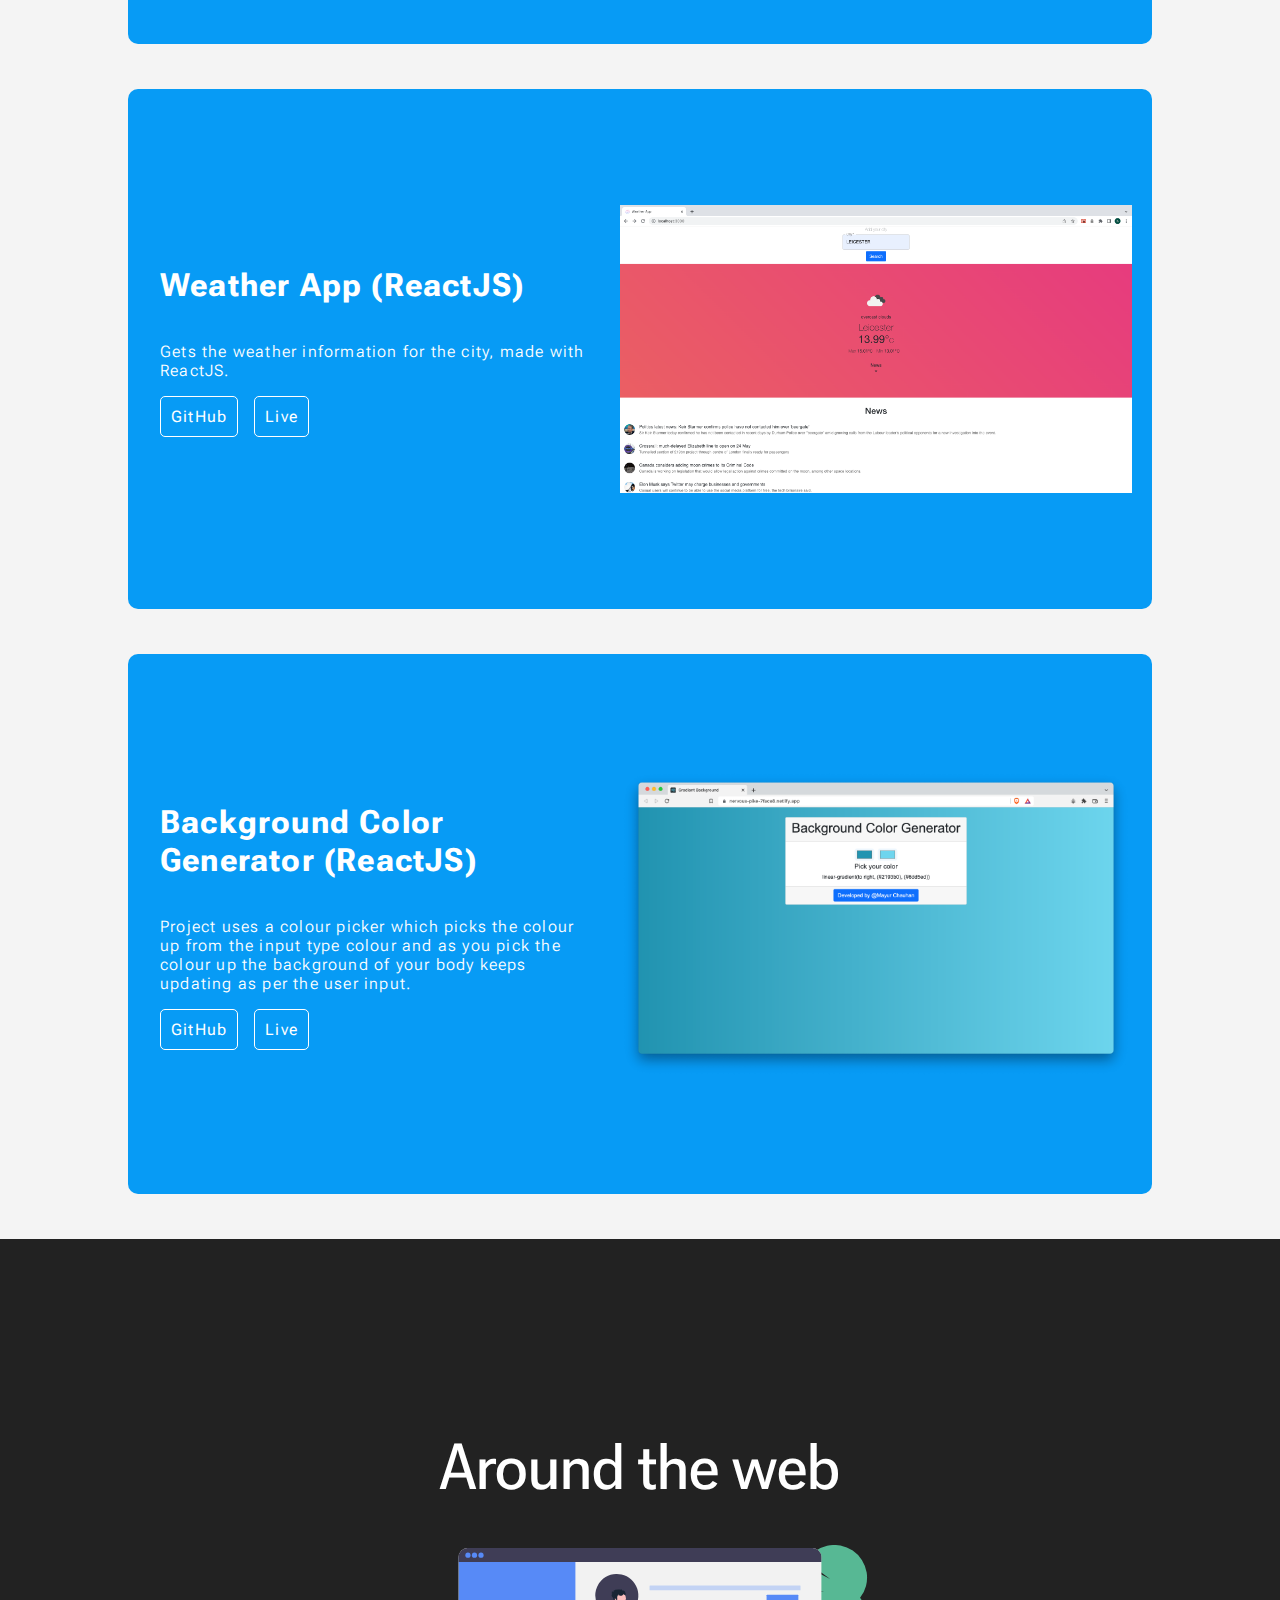
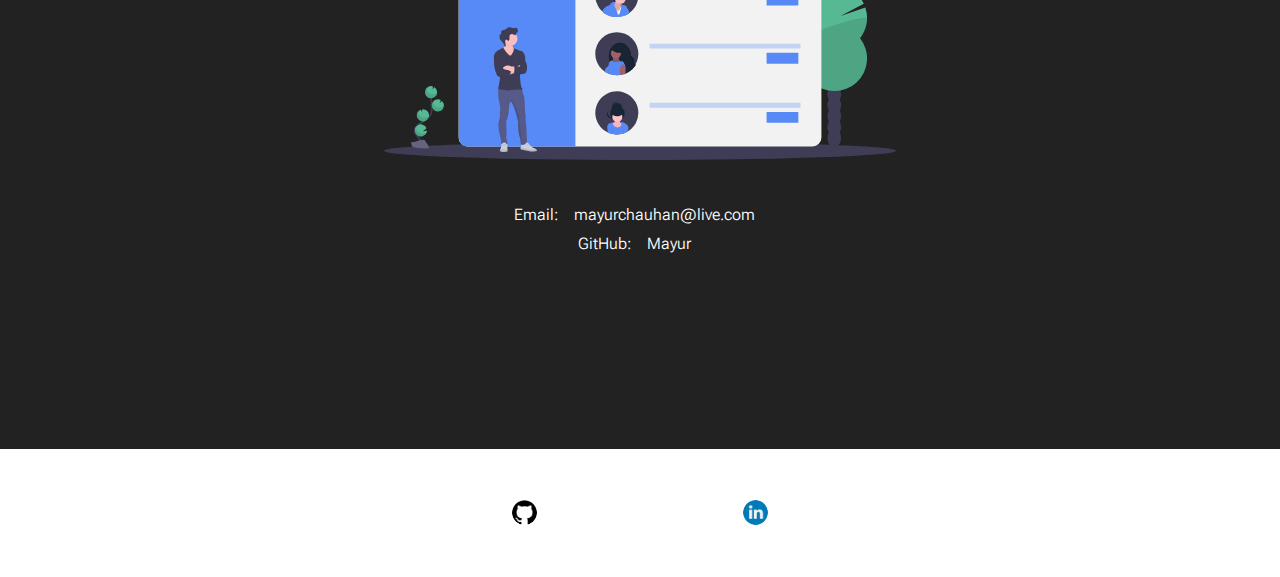
==== commit 689f0f3a: "Update index.html" ====
--- a/index.html
+++ b/index.html
@@ -1,5 +1,14 @@
 <html lang="en">
   <head>
+    <!-- Google tag (gtag.js) -->
+<script async src="https://www.googletagmanager.com/gtag/js?id=G-QTPY3PZET1"></script>
+<script>
+  window.dataLayer = window.dataLayer || [];
+  function gtag(){dataLayer.push(arguments);}
+  gtag('js', new Date());
+
+  gtag('config', 'G-QTPY3PZET1');
+</script>
     <meta charset="UTF-8" />
     <meta http-equiv="X-UA-Compatible" content="IE=edge" />
     <meta name="viewport" content="width=device-width, initial-scale=1.0" />
--- a/index.css
+++ b/index.css
@@ -54,7 +54,7 @@
 }
 .blockquote-footer {
   font-size: 1rem;
-  margin-top: 0.5rem;
+  margin-top: 0.5rem 0;
 }
 .lead {
   font-size: 1.2rem;
